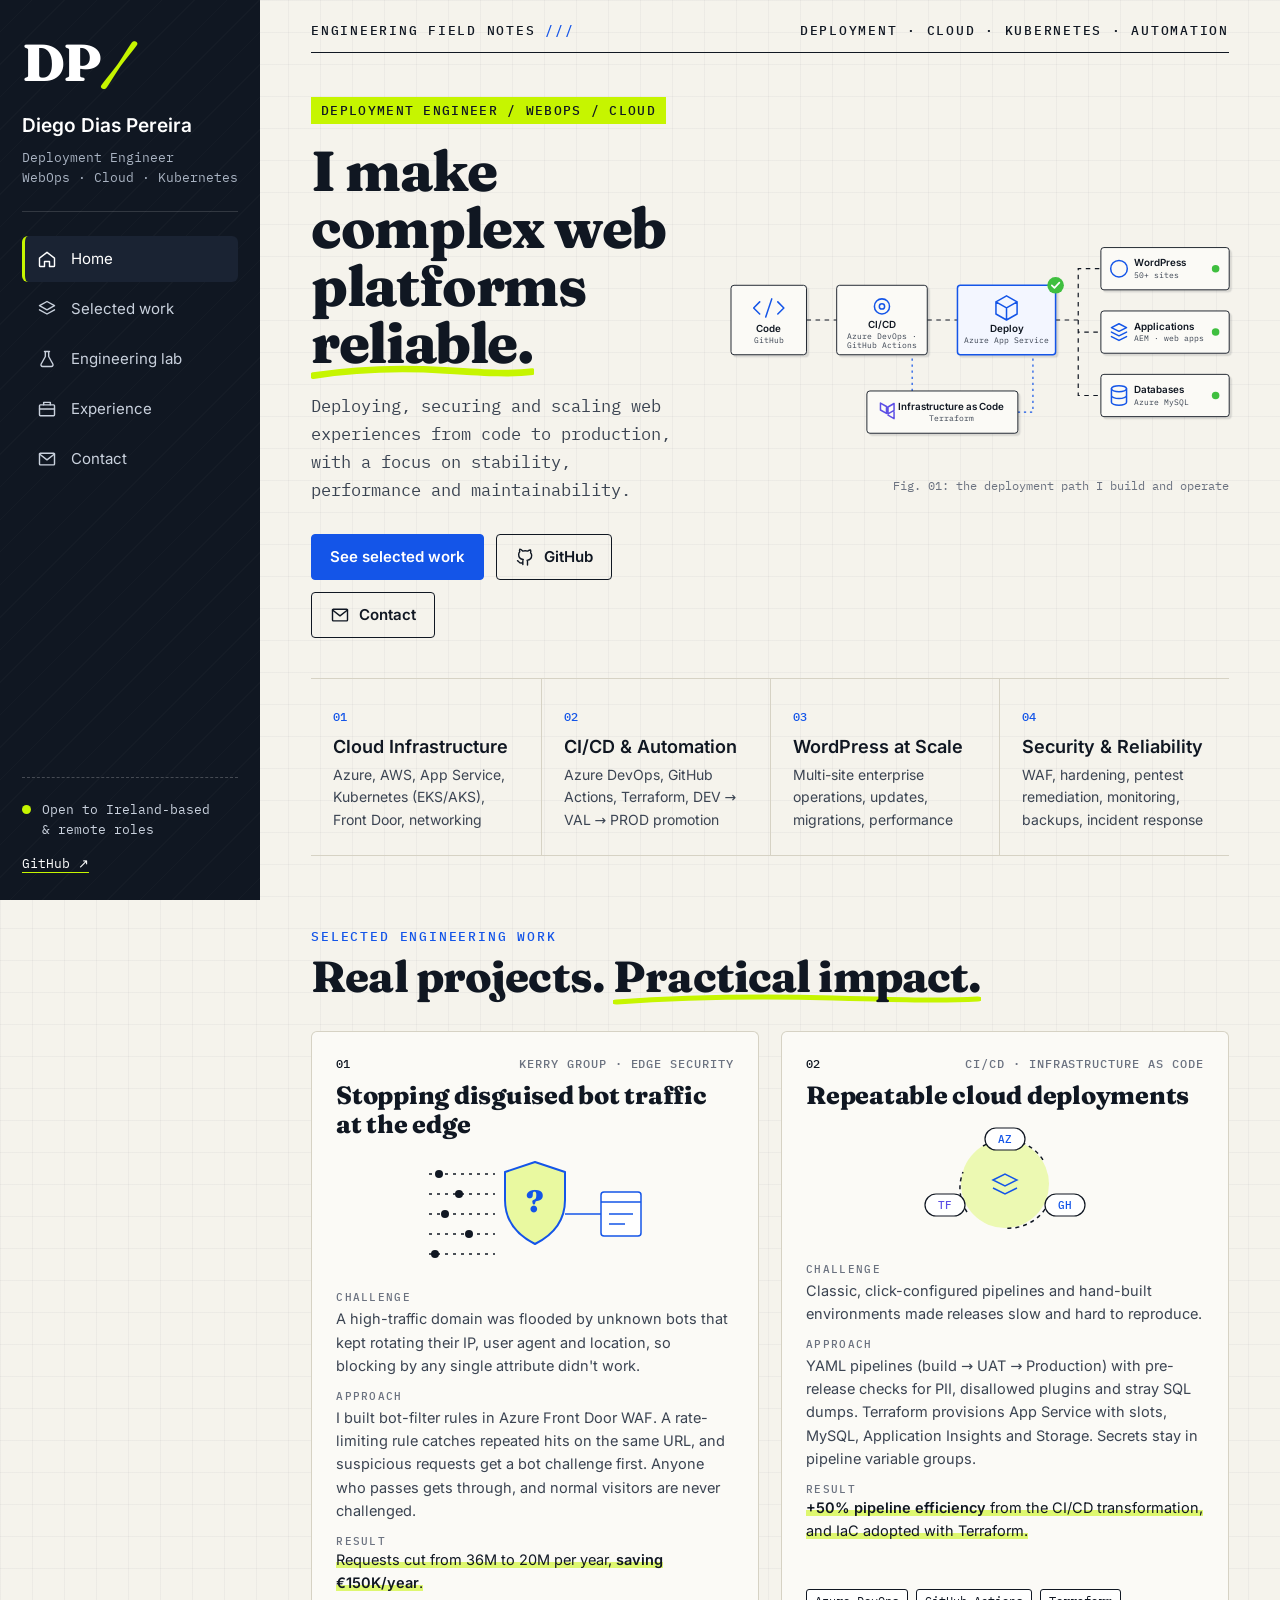
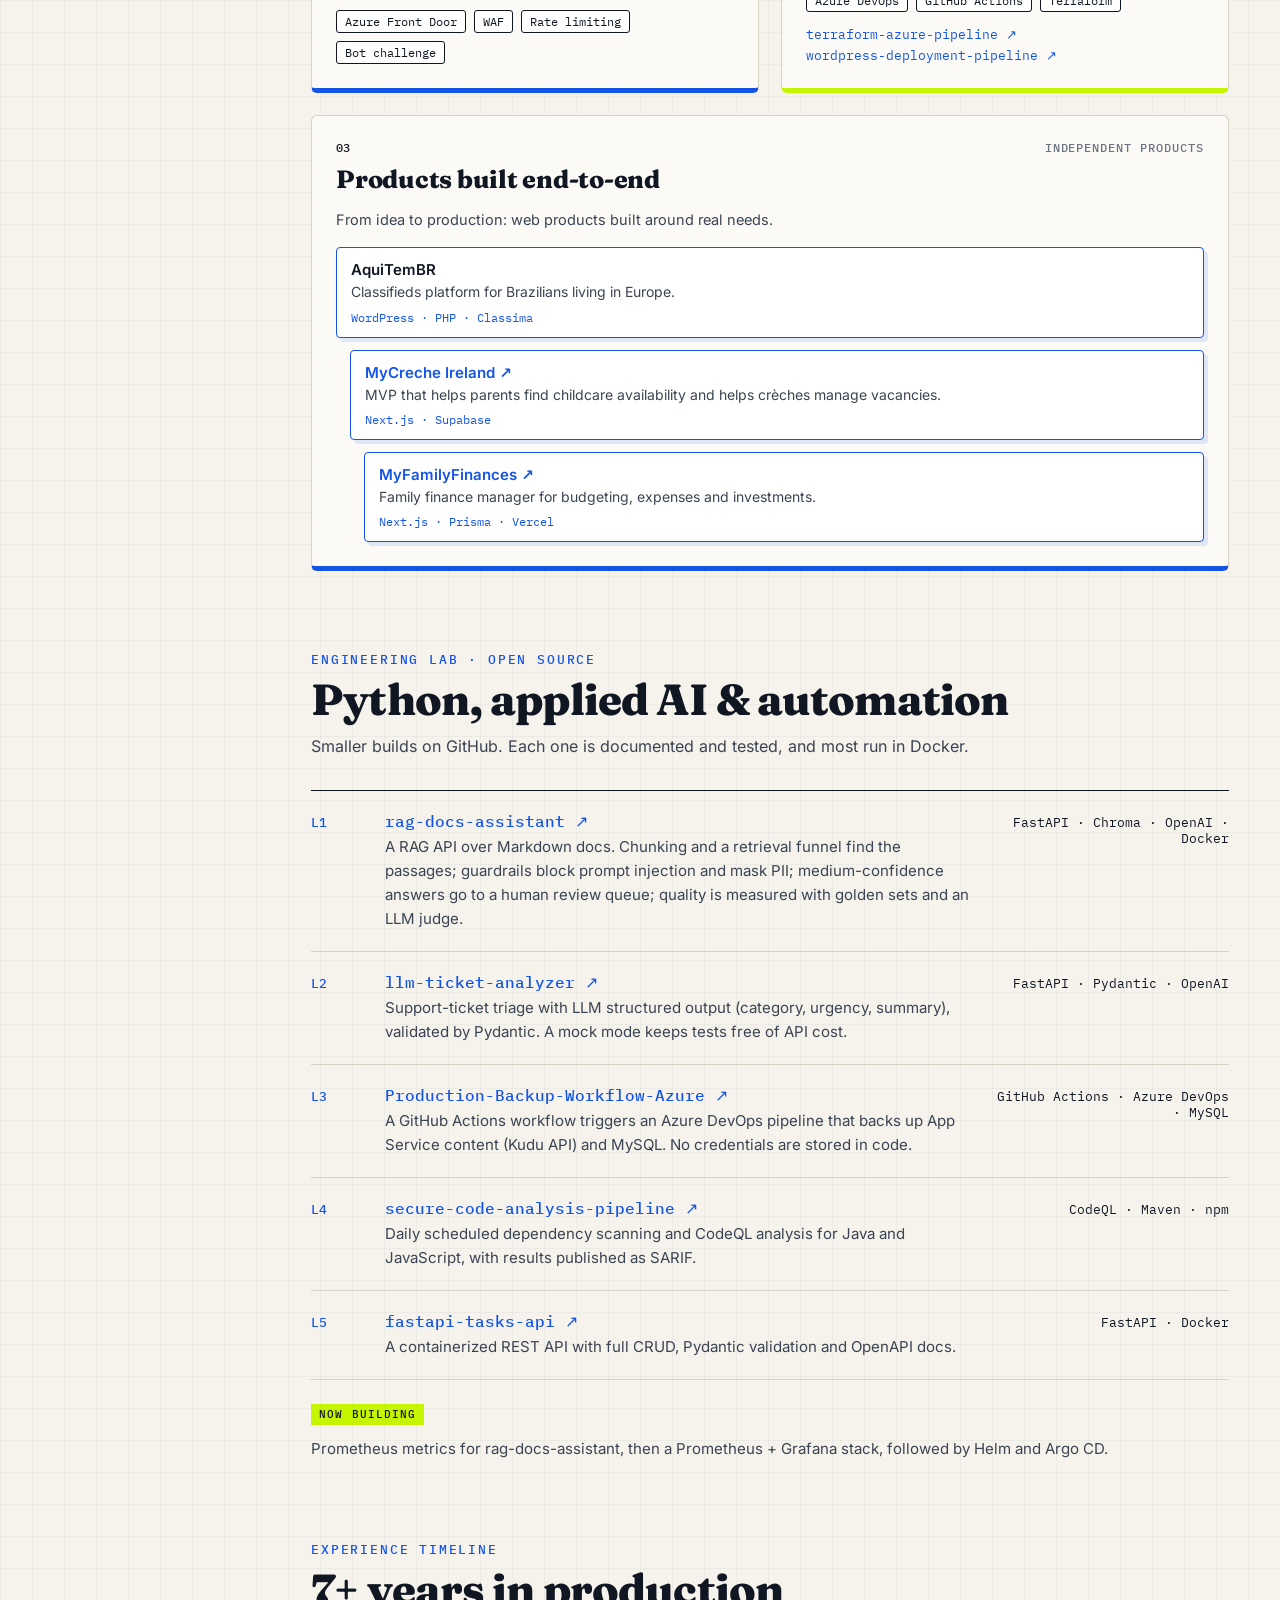
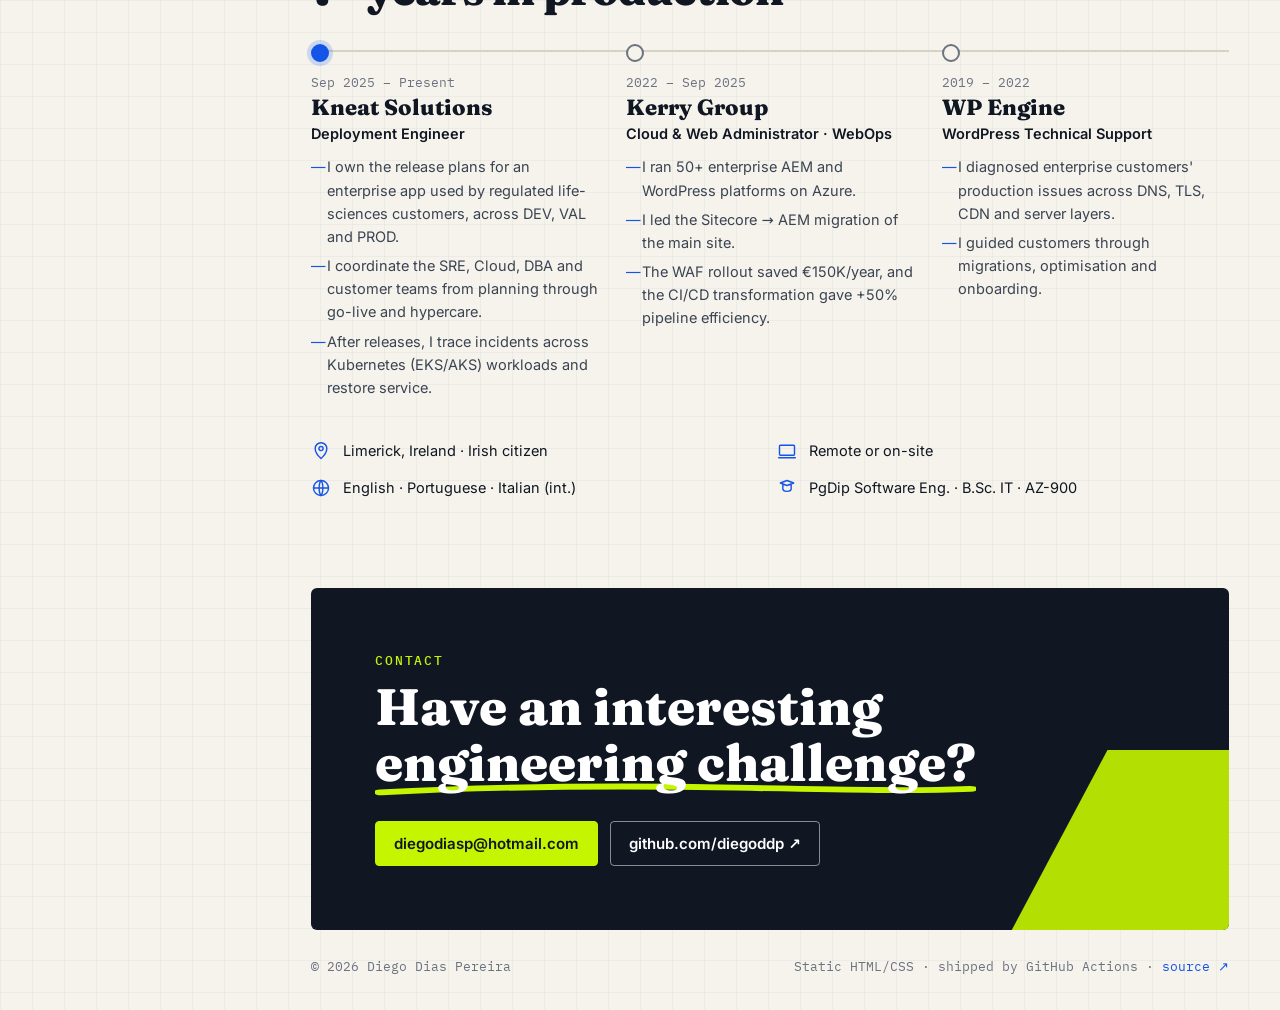
==== index.html @ c1feab68 "Case study 01: focus on the bot mitigation story; fix MyFamilyFinances link Co-Authored-By: Claude O" ====
<!DOCTYPE html>
<html lang="en">
<head>
  <meta charset="UTF-8">
  <meta name="viewport" content="width=device-width, initial-scale=1">
  <title>Diego Dias Pereira | Deployment Engineer · WebOps · Cloud</title>
  <meta name="description" content="Deployment Engineer in Ireland. I deploy, secure and scale web platforms from code to production: Azure, Kubernetes, CI/CD, Terraform and enterprise WordPress.">
  <link rel="canonical" href="https://diegodiasp.com/">

  <meta property="og:type" content="website">
  <meta property="og:url" content="https://diegodiasp.com/">
  <meta property="og:title" content="Diego Dias Pereira | Deployment Engineer">
  <meta property="og:description" content="I make complex web platforms reliable. Azure, Kubernetes, CI/CD, Terraform and enterprise WordPress.">
  <meta name="twitter:card" content="summary">
  <meta name="theme-color" content="#101722">

  <link rel="icon" href="assets/favicon.svg" type="image/svg+xml">
  <link rel="preload" href="assets/fonts/fraunces-latin-800-normal.woff2" as="font" type="font/woff2" crossorigin>
  <link rel="preload" href="assets/fonts/ibm-plex-mono-latin-400-normal.woff2" as="font" type="font/woff2" crossorigin>
  <link rel="stylesheet" href="assets/style.css">
  <script src="assets/main.js" defer></script>

  <script type="application/ld+json">
  {
    "@context": "https://schema.org",
    "@type": "Person",
    "name": "Diego Dias Pereira",
    "jobTitle": "Deployment Engineer",
    "address": { "@type": "PostalAddress", "addressLocality": "Limerick", "addressCountry": "IE" },
    "url": "https://diegodiasp.com/",
    "sameAs": ["https://github.com/diegoddp"]
  }
  </script>
</head>
<body>
  <a class="skip" href="#main">Skip to content</a>

  <!-- ============ SIDEBAR ============ -->
  <header class="sidebar">
    <div class="sidebar-top">
      <a class="logo" href="#home" aria-label="Diego Dias Pereira, home">DP<span aria-hidden="true">/</span></a>
      <button class="menu-toggle" type="button" aria-expanded="false" aria-controls="site-nav">
        <span class="sr-only">Menu</span>
        <svg viewBox="0 0 24 24" aria-hidden="true"><path d="M3 7h18M3 12h18M3 17h18"/></svg>
      </button>
    </div>

    <div class="sidebar-body" id="site-nav">
      <div class="identity">
        <p class="name">Diego Dias Pereira</p>
        <p class="mono">Deployment Engineer<br>WebOps · Cloud · Kubernetes</p>
      </div>

      <nav aria-label="Main">
        <ul>
          <li><a href="#home" class="active">
            <svg viewBox="0 0 24 24" aria-hidden="true"><path d="M3 11l9-7 9 7v9a1 1 0 0 1-1 1h-5v-6H9v6H4a1 1 0 0 1-1-1z"/></svg>Home</a></li>
          <li><a href="#work">
            <svg viewBox="0 0 24 24" aria-hidden="true"><path d="M12 3l9 5-9 5-9-5zM3 13l9 5 9-5"/></svg>Selected work</a></li>
          <li><a href="#lab">
            <svg viewBox="0 0 24 24" aria-hidden="true"><path d="M9 3h6M10 3v6l-5 9a2 2 0 0 0 1.7 3h10.6a2 2 0 0 0 1.7-3l-5-9V3"/></svg>Engineering lab</a></li>
          <li><a href="#experience">
            <svg viewBox="0 0 24 24" aria-hidden="true"><rect x="3" y="7" width="18" height="13" rx="1"/><path d="M8 7V4h8v3M3 12h18"/></svg>Experience</a></li>
          <li><a href="#contact">
            <svg viewBox="0 0 24 24" aria-hidden="true"><rect x="3" y="5" width="18" height="14" rx="1"/><path d="M3 6l9 7 9-7"/></svg>Contact</a></li>
        </ul>
      </nav>

      <div class="sidebar-foot">
        <p class="status"><span class="dot" aria-hidden="true"></span>Open to Ireland-based<br>&amp; remote roles</p>
        <p class="social">
          <a href="https://github.com/diegoddp" target="_blank" rel="noopener">GitHub ↗</a>
          <!-- TODO: add LinkedIn once the URL is confirmed -->
        </p>
      </div>
    </div>
  </header>

  <main id="main">
    <!-- ============ TOP STRIP ============ -->
    <div class="strip">
      <span>Engineering field notes <b>///</b></span>
      <span class="strip-tags">Deployment · Cloud · Kubernetes · Automation</span>
    </div>

    <!-- ============ HERO ============ -->
    <section id="home" class="hero">
      <div class="hero-copy">
        <p class="label">Deployment Engineer / WebOps / Cloud</p>
        <h1>I make complex web platforms <span class="squiggle">reliable.</span></h1>
        <p class="hero-sub">
          Deploying, securing and scaling web experiences from code to production,
          with a focus on stability, performance and maintainability.
        </p>
        <div class="actions">
          <a class="btn btn-primary" href="#work">See selected work</a>
          <a class="btn" href="https://github.com/diegoddp" target="_blank" rel="noopener">
            <svg viewBox="0 0 24 24" aria-hidden="true"><path d="M9 19c-4 1.5-4-2-6-2.5m12 5v-3.5c0-1 .1-1.4-.5-2 2.8-.3 5.5-1.4 5.5-6a4.6 4.6 0 0 0-1.3-3.2 4.2 4.2 0 0 0-.1-3.2s-1-.3-3.4 1.3a11.6 11.6 0 0 0-6 0C6.8 2.3 5.8 2.6 5.8 2.6a4.2 4.2 0 0 0-.1 3.2A4.6 4.6 0 0 0 4.4 9c0 4.6 2.7 5.7 5.5 6-.6.6-.6 1.2-.5 2V21"/></svg>
            GitHub</a>
          <!-- TODO: uncomment when ready
          <a class="btn" href="assets/Diego_Pereira_CV.pdf" download>Download CV</a>
          <a class="btn" href="https://www.linkedin.com/in/YOUR-PROFILE" target="_blank" rel="noopener">LinkedIn</a>
          -->
          <a class="btn" href="#contact">
            <svg viewBox="0 0 24 24" aria-hidden="true"><rect x="3" y="5" width="18" height="14" rx="1"/><path d="M3 6l9 7 9-7"/></svg>
            Contact</a>
        </div>
      </div>

      <figure class="hero-diagram">
        <div class="diagram-scroll">
        <svg viewBox="0 0 660 300" role="img" aria-labelledby="diag-title diag-desc">
          <title id="diag-title">Deployment flow</title>
          <desc id="diag-desc">Code in GitHub goes through CI/CD (Azure DevOps or GitHub Actions) and is deployed to Azure App Service, with infrastructure provisioned by Terraform. The deployment serves WordPress sites, web applications and Azure MySQL databases.</desc>

          <!-- connections -->
          <g class="wire">
            <path class="flow" d="M100 106H140"/>
            <path class="flow" d="M260 106H300"/>
            <path class="flow" d="M430 106H460V38H490M460 106V122H490M460 106V206H490"/>
          </g>
          <g class="wire wire-iac">
            <path class="flow dashed" d="M240 200V152"/>
            <path class="flow dashed" d="M380 228H400V152"/>
          </g>

          <!-- Code -->
          <g class="node" transform="translate(0 60)">
            <rect width="100" height="92" rx="4"/>
            <path class="ico" d="M38 22l-8 8 8 8M62 22l8 8-8 8M54 18l-8 24"/>
            <text x="50" y="62" class="t">Code</text>
            <text x="50" y="76" class="s">GitHub</text>
          </g>
          <!-- CI/CD -->
          <g class="node" transform="translate(140 60)">
            <rect width="120" height="92" rx="4"/>
            <circle class="ico" cx="60" cy="28" r="10"/>
            <circle class="ico" cx="60" cy="28" r="3.5"/>
            <text x="60" y="56" class="t">CI/CD</text>
            <text x="60" y="71" class="s">Azure DevOps ·</text>
            <text x="60" y="83" class="s">GitHub Actions</text>
          </g>
          <!-- Deploy -->
          <g class="node node-hot" transform="translate(300 60)">
            <rect width="130" height="92" rx="4"/>
            <path class="ico" d="M65 14l14 8v16l-14 8-14-8V22zM51 22l14 8 14-8M65 30v16"/>
            <text x="65" y="62" class="t">Deploy</text>
            <text x="65" y="76" class="s">Azure App Service</text>
            <g class="badge" transform="translate(130 0)">
              <circle r="11"/><path d="M-5 0l3.5 3.5L5-3.5"/>
            </g>
          </g>
          <!-- Terraform -->
          <g class="node" transform="translate(180 200)">
            <rect width="200" height="56" rx="4"/>
            <path class="ico tf" d="M18 16l8 4.6v9.2l-8-4.6zM28 21.2l8-4.6v9.2l-8 4.6zM28 32l8 4.6v-9.2"/>
            <text x="112" y="25" class="t">Infrastructure as Code</text>
            <text x="112" y="40" class="s">Terraform</text>
          </g>
          <!-- Targets -->
          <g class="node target" transform="translate(490 10)">
            <rect width="170" height="56" rx="4"/>
            <circle class="ico" cx="24" cy="28" r="11"/>
            <text x="44" y="25" class="t l">WordPress</text>
            <text x="44" y="40" class="s l">50+ sites</text>
            <circle class="ok" cx="152" cy="28" r="5"/>
          </g>
          <g class="node target" transform="translate(490 94)">
            <rect width="170" height="56" rx="4"/>
            <path class="ico" d="M14 22l10-5 10 5-10 5zM14 28l10 5 10-5M14 34l10 5 10-5"/>
            <text x="44" y="25" class="t l">Applications</text>
            <text x="44" y="40" class="s l">AEM · web apps</text>
            <circle class="ok" cx="152" cy="28" r="5"/>
          </g>
          <g class="node target" transform="translate(490 178)">
            <rect width="170" height="56" rx="4"/>
            <ellipse class="ico" cx="24" cy="19" rx="10" ry="4"/>
            <path class="ico" d="M14 19v18c0 2.2 4.5 4 10 4s10-1.8 10-4V19M14 28c0 2.2 4.5 4 10 4s10-1.8 10-4"/>
            <text x="44" y="25" class="t l">Databases</text>
            <text x="44" y="40" class="s l">Azure MySQL</text>
            <circle class="ok" cx="152" cy="28" r="5"/>
          </g>
        </svg>
        </div>
        <figcaption class="mono">Fig. 01: the deployment path I build and operate<span class="swipe"> · swipe →</span></figcaption>
      </figure>
    </section>

    <!-- ============ CAPABILITIES ============ -->
    <section class="capabilities" aria-label="Engineering capabilities">
      <article>
        <span class="num">01</span>
        <h2>Cloud Infrastructure</h2>
        <p>Azure, AWS, App Service, Kubernetes (EKS/AKS), Front Door, networking</p>
      </article>
      <article>
        <span class="num">02</span>
        <h2>CI/CD &amp; Automation</h2>
        <p>Azure DevOps, GitHub Actions, Terraform, DEV → VAL → PROD promotion</p>
      </article>
      <article>
        <span class="num">03</span>
        <h2>WordPress at Scale</h2>
        <p>Multi-site enterprise operations, updates, migrations, performance</p>
      </article>
      <article>
        <span class="num">04</span>
        <h2>Security &amp; Reliability</h2>
        <p>WAF, hardening, pentest remediation, monitoring, backups, incident response</p>
      </article>
    </section>

    <!-- ============ SELECTED WORK ============ -->
    <section id="work" class="section">
      <header class="section-head">
        <p class="kicker">Selected engineering work</p>
        <h2 class="title">Real projects. <span class="squiggle">Practical impact.</span></h2>
      </header>

      <div class="cases">
        <!-- 01 -->
        <article class="case accent-blue">
          <div class="case-head">
            <span class="num">01</span>
            <span class="cat">Kerry Group · Edge security</span>
          </div>
          <h3>Stopping disguised bot traffic at the edge</h3>
          <svg class="case-art" viewBox="0 0 220 120" aria-hidden="true">
            <!-- incoming requests -->
            <path class="line req" d="M4 22H70M4 42H70M4 62H70M4 82H70M4 102H70"/>
            <circle class="dot-in" cx="14" cy="22" r="4"/><circle class="dot-in" cx="34" cy="42" r="4"/>
            <circle class="dot-in" cx="20" cy="62" r="4"/><circle class="dot-in" cx="44" cy="82" r="4"/>
            <circle class="dot-in" cx="10" cy="102" r="4"/>
            <!-- WAF shield -->
            <path class="shield" d="M110 10l30 10v28c0 22-14 36-30 44-16-8-30-22-30-44V20z"/>
            <text class="shield-q" x="110" y="60">?</text>
            <!-- passed traffic to origin -->
            <path class="line" d="M140 62H176"/>
            <rect class="win" x="176" y="40" width="40" height="44" rx="3"/>
            <path class="bar" d="M176 50h40M184 62h24M184 72h16"/>
          </svg>
          <dl class="case-body">
            <dt>Challenge</dt>
            <dd>A high-traffic domain was flooded by unknown bots that kept rotating their IP, user agent and location, so blocking by any single attribute didn't work.</dd>
            <dt>Approach</dt>
            <dd>I built bot-filter rules in Azure Front Door WAF. A rate-limiting rule catches repeated hits on the same URL, and suspicious requests get a bot challenge first. Anyone who passes gets through, and normal visitors are never challenged.</dd>
            <dt>Result</dt>
            <dd class="result">Requests cut from 36M to 20M per year, <strong>saving €150K/year</strong>.</dd>
          </dl>
          <ul class="chips"><li>Azure Front Door</li><li>WAF</li><li>Rate limiting</li><li>Bot challenge</li></ul>
        </article>

        <!-- 02 -->
        <article class="case accent-lime">
          <div class="case-head">
            <span class="num">02</span>
            <span class="cat">CI/CD · Infrastructure as Code</span>
          </div>
          <h3>Repeatable cloud deployments</h3>
          <svg class="case-art" viewBox="0 0 220 120" aria-hidden="true">
            <circle class="blob" cx="110" cy="60" r="44"/>
            <path class="cycle" d="M88 22a44 44 0 0 1 60 14M154 78a44 44 0 0 1-44 26M72 88a44 44 0 0 1-4-40"/>
            <g class="tag-node"><rect x="90" y="4" width="40" height="22" rx="11"/><text x="110" y="19">AZ</text></g>
            <g class="tag-node"><rect x="150" y="70" width="40" height="22" rx="11"/><text x="170" y="85">GH</text></g>
            <g class="tag-node tf"><rect x="30" y="70" width="40" height="22" rx="11"/><text x="50" y="85">TF</text></g>
            <path class="line" d="M98 56l12-6 12 6-12 6zM98 64l12 6 12-6"/>
          </svg>
          <dl class="case-body">
            <dt>Challenge</dt>
            <dd>Classic, click-configured pipelines and hand-built environments made releases slow and hard to reproduce.</dd>
            <dt>Approach</dt>
            <dd>YAML pipelines (build → UAT → Production) with pre-release checks for PII, disallowed plugins and stray SQL dumps. Terraform provisions App Service with slots, MySQL, Application Insights and Storage. Secrets stay in pipeline variable groups.</dd>
            <dt>Result</dt>
            <dd class="result"><strong>+50% pipeline efficiency</strong> from the CI/CD transformation, and IaC adopted with Terraform.</dd>
          </dl>
          <ul class="chips"><li>Azure DevOps</li><li>GitHub Actions</li><li>Terraform</li></ul>
          <p class="case-links">
            <a href="https://github.com/diegoddp/terraform-azure-pipeline" target="_blank" rel="noopener">terraform-azure-pipeline ↗</a>
            <a href="https://github.com/diegoddp/wordpress-deployment-pipeline" target="_blank" rel="noopener">wordpress-deployment-pipeline ↗</a>
          </p>
        </article>

        <!-- 03 -->
        <article class="case accent-blue">
          <div class="case-head">
            <span class="num">03</span>
            <span class="cat">Independent products</span>
          </div>
          <h3>Products built end-to-end</h3>
          <p class="case-intro">From idea to production: web products built around real needs.</p>
          <ul class="products">
            <li>
              <p class="p-name">AquiTemBR</p>
              <p>Classifieds platform for Brazilians living in Europe.</p>
              <p class="p-stack">WordPress · PHP · Classima</p>
            </li>
            <li>
              <p class="p-name"><a href="https://mycreche.ie" target="_blank" rel="noopener">MyCreche Ireland ↗</a></p>
              <p>MVP that helps parents find childcare availability and helps crèches manage vacancies.</p>
              <p class="p-stack">Next.js · Supabase</p>
            </li>
            <li>
              <p class="p-name"><a href="https://stg-myfamilyfinance.vercel.app/" target="_blank" rel="noopener">MyFamilyFinances ↗</a></p>
              <p>Family finance manager for budgeting, expenses and investments.</p>
              <p class="p-stack">Next.js · Prisma · Vercel</p>
            </li>
          </ul>
        </article>
      </div>
    </section>

    <!-- ============ LAB ============ -->
    <section id="lab" class="section">
      <header class="section-head">
        <p class="kicker">Engineering lab · open source</p>
        <h2 class="title">Python, applied AI &amp; automation</h2>
        <p class="section-sub">Smaller builds on GitHub. Each one is documented and tested, and most run in Docker.</p>
      </header>

      <ol class="lab">
        <li>
          <span class="num">L1</span>
          <div>
            <h3><a href="https://github.com/diegoddp/rag-docs-assistant" target="_blank" rel="noopener">rag-docs-assistant ↗</a></h3>
            <p>A RAG API over Markdown docs. Chunking and a retrieval funnel find the passages; guardrails block prompt injection and mask PII; medium-confidence answers go to a human review queue; quality is measured with golden sets and an LLM judge.</p>
          </div>
          <p class="stack">FastAPI · Chroma · OpenAI · Docker</p>
        </li>
        <li>
          <span class="num">L2</span>
          <div>
            <h3><a href="https://github.com/diegoddp/llm-ticket-analyzer" target="_blank" rel="noopener">llm-ticket-analyzer ↗</a></h3>
            <p>Support-ticket triage with LLM structured output (category, urgency, summary), validated by Pydantic. A mock mode keeps tests free of API cost.</p>
          </div>
          <p class="stack">FastAPI · Pydantic · OpenAI</p>
        </li>
        <li>
          <span class="num">L3</span>
          <div>
            <h3><a href="https://github.com/diegoddp/Production-Backup-Workflow-Azure" target="_blank" rel="noopener">Production-Backup-Workflow-Azure ↗</a></h3>
            <p>A GitHub Actions workflow triggers an Azure DevOps pipeline that backs up App Service content (Kudu API) and MySQL. No credentials are stored in code.</p>
          </div>
          <p class="stack">GitHub Actions · Azure DevOps · MySQL</p>
        </li>
        <li>
          <span class="num">L4</span>
          <div>
            <h3><a href="https://github.com/diegoddp/secure-code-analysis-pipeline" target="_blank" rel="noopener">secure-code-analysis-pipeline ↗</a></h3>
            <p>Daily scheduled dependency scanning and CodeQL analysis for Java and JavaScript, with results published as SARIF.</p>
          </div>
          <p class="stack">CodeQL · Maven · npm</p>
        </li>
        <li>
          <span class="num">L5</span>
          <div>
            <h3><a href="https://github.com/diegoddp/fastapi-tasks-api" target="_blank" rel="noopener">fastapi-tasks-api ↗</a></h3>
            <p>A containerized REST API with full CRUD, Pydantic validation and OpenAPI docs.</p>
          </div>
          <p class="stack">FastAPI · Docker</p>
        </li>
      </ol>

      <p class="now"><span class="label">Now building</span> Prometheus metrics for rag-docs-assistant, then a Prometheus + Grafana stack, followed by Helm and Argo CD.</p>
    </section>

    <!-- ============ EXPERIENCE ============ -->
    <section id="experience" class="section">
      <header class="section-head">
        <p class="kicker">Experience timeline</p>
        <h2 class="title">7+ years in production</h2>
      </header>

      <div class="exp">
        <ol class="timeline">
          <li class="current">
            <p class="when">Sep 2025 – Present</p>
            <h3>Kneat Solutions</h3>
            <p class="role">Deployment Engineer</p>
            <ul>
              <li>I own the release plans for an enterprise app used by regulated life-sciences customers, across DEV, VAL and PROD.</li>
              <li>I coordinate the SRE, Cloud, DBA and customer teams from planning through go-live and hypercare.</li>
              <li>After releases, I trace incidents across Kubernetes (EKS/AKS) workloads and restore service.</li>
            </ul>
          </li>
          <li>
            <p class="when">2022 – Sep 2025</p>
            <h3>Kerry Group</h3>
            <p class="role">Cloud &amp; Web Administrator · WebOps</p>
            <ul>
              <li>I ran 50+ enterprise AEM and WordPress platforms on Azure.</li>
              <li>I led the Sitecore → AEM migration of the main site.</li>
              <li>The WAF rollout saved €150K/year, and the CI/CD transformation gave +50% pipeline efficiency.</li>
            </ul>
          </li>
          <li>
            <p class="when">2019 – 2022</p>
            <h3>WP Engine</h3>
            <p class="role">WordPress Technical Support</p>
            <ul>
              <li>I diagnosed enterprise customers' production issues across DNS, TLS, CDN and server layers.</li>
              <li>I guided customers through migrations, optimisation and onboarding.</li>
            </ul>
          </li>
        </ol>

        <ul class="facts">
          <li><svg viewBox="0 0 24 24" aria-hidden="true"><path d="M12 21s-7-6.2-7-12a7 7 0 0 1 14 0c0 5.8-7 12-7 12z"/><circle cx="12" cy="9" r="2.5"/></svg>Limerick, Ireland · Irish citizen</li>
          <li><svg viewBox="0 0 24 24" aria-hidden="true"><rect x="3" y="5" width="18" height="12" rx="1"/><path d="M2 20h20"/></svg>Remote or on-site</li>
          <li><svg viewBox="0 0 24 24" aria-hidden="true"><circle cx="12" cy="12" r="9"/><path d="M3 12h18M12 3c3 3.5 3 14.5 0 18M12 3c-3 3.5-3 14.5 0 18"/></svg>English · Portuguese · Italian (int.)</li>
          <li><svg viewBox="0 0 24 24" aria-hidden="true"><path d="M4 6l8-3 8 3-8 3zM7 8v5c0 1.7 2.2 3 5 3s5-1.3 5-3V8"/></svg>PgDip Software Eng. · B.Sc. IT · AZ-900</li>
        </ul>
      </div>
    </section>

    <!-- ============ CONTACT ============ -->
    <section id="contact" class="contact">
      <p class="kicker">Contact</p>
      <h2>Have an interesting <span class="squiggle">engineering challenge?</span></h2>
      <div class="actions">
        <a class="btn btn-lime" href="mailto:diegodiasp@hotmail.com">diegodiasp@hotmail.com</a>
        <a class="btn btn-ghost" href="https://github.com/diegoddp" target="_blank" rel="noopener">github.com/diegoddp ↗</a>
      </div>
    </section>

    <footer class="footer mono">
      <span>© 2026 Diego Dias Pereira</span>
      <span>Static HTML/CSS · shipped by GitHub Actions · <a href="https://github.com/diegoddp/diegodiasp.com" target="_blank" rel="noopener">source ↗</a></span>
    </footer>
  </main>
</body>
</html>
---- assets/style.css ----
/* ============ Fonts (self-hosted) ============ */
@font-face { font-family: "Fraunces"; font-weight: 600; font-display: swap; src: url("fonts/fraunces-latin-600-normal.woff2") format("woff2"); }
@font-face { font-family: "Fraunces"; font-weight: 800; font-display: swap; src: url("fonts/fraunces-latin-800-normal.woff2") format("woff2"); }
@font-face { font-family: "Inter"; font-weight: 400; font-display: swap; src: url("fonts/inter-latin-400-normal.woff2") format("woff2"); }
@font-face { font-family: "Inter"; font-weight: 600; font-display: swap; src: url("fonts/inter-latin-600-normal.woff2") format("woff2"); }
@font-face { font-family: "IBM Plex Mono"; font-weight: 400; font-display: swap; src: url("fonts/ibm-plex-mono-latin-400-normal.woff2") format("woff2"); }
@font-face { font-family: "IBM Plex Mono"; font-weight: 500; font-display: swap; src: url("fonts/ibm-plex-mono-latin-500-normal.woff2") format("woff2"); }

/* ============ Tokens ============ */
:root {
  --paper: #f5f3ec;
  --paper-2: #ece9df;
  --ink: #101722;
  --ink-2: #3b4452;
  --muted: #6b7280;
  --rule: #d6d2c4;
  --navy: #101722;
  --navy-2: #1a2333;
  --blue: #1455e8;
  --lime: #c6f500;
  --ok: #3fbf3f;

  --serif: "Fraunces", Georgia, "Times New Roman", serif;
  --sans: "Inter", system-ui, -apple-system, "Segoe UI", sans-serif;
  --mono: "IBM Plex Mono", ui-monospace, Consolas, monospace;

  --sidebar: 260px;
  --gutter: clamp(20px, 4vw, 56px);
}

* { box-sizing: border-box; }
html { scroll-behavior: smooth; }
body {
  margin: 0;
  background-color: var(--paper);
  /* faint engineering grid */
  background-image:
    linear-gradient(rgba(16, 23, 34, .035) 1px, transparent 1px),
    linear-gradient(90deg, rgba(16, 23, 34, .035) 1px, transparent 1px);
  background-size: 32px 32px;
  color: var(--ink);
  font: 16px/1.6 var(--sans);
  -webkit-font-smoothing: antialiased;
}
img, svg { display: block; max-width: 100%; }
a { color: var(--blue); text-decoration: none; }
a:hover { text-decoration: underline; text-underline-offset: 3px; }
:focus-visible { outline: 2px solid var(--blue); outline-offset: 3px; }
p { margin: 0; }
ul, ol { margin: 0; padding: 0; list-style: none; }

.mono { font-family: var(--mono); }
.sr-only { position: absolute; width: 1px; height: 1px; overflow: hidden; clip: rect(0 0 0 0); white-space: nowrap; }
.skip { position: absolute; left: -999px; top: 8px; z-index: 50; background: var(--lime); color: var(--ink); padding: 8px 12px; }
.skip:focus { left: 8px; }

/* ============ Sidebar ============ */
.sidebar {
  position: fixed; inset: 0 auto 0 0; width: var(--sidebar);
  background: var(--navy); color: #e8ecf2;
  display: flex; flex-direction: column;
  padding: 36px 22px 28px; z-index: 20;
  overflow-y: auto; overscroll-behavior: contain;
  background-image: repeating-linear-gradient(135deg, transparent 0 22px, rgba(255,255,255,.018) 22px 23px);
}
.sidebar-top { display: flex; align-items: center; justify-content: space-between; }
.logo {
  font: 800 52px/1 var(--serif); color: #fff; letter-spacing: -2px;
}
.logo span { color: var(--lime); font-style: italic; margin-left: 2px; }
.logo:hover { text-decoration: none; }
.menu-toggle { display: none; }

.sidebar-body { display: flex; flex-direction: column; flex: 1; }
.identity { margin: 26px 0 24px; padding-bottom: 24px; border-bottom: 1px solid rgba(255,255,255,.14); }
.identity .name { font: 600 19px/1.3 var(--sans); color: #fff; margin-bottom: 8px; }
.identity .mono { font-size: 12.5px; color: #a9b3c2; line-height: 1.6; }

.sidebar nav li + li { margin-top: 4px; }
.sidebar nav a {
  display: flex; align-items: center; gap: 14px;
  padding: 11px 12px; border-radius: 6px;
  color: #c9d1dd; font-size: 15px; border-left: 3px solid transparent;
}
.sidebar nav a:hover { background: var(--navy-2); color: #fff; text-decoration: none; }
.sidebar nav a.active { background: var(--navy-2); color: #fff; border-left-color: var(--lime); }
.sidebar nav svg, .btn svg, .facts svg {
  width: 20px; height: 20px; flex: none;
  fill: none; stroke: currentColor; stroke-width: 1.7; stroke-linecap: round; stroke-linejoin: round;
}

.sidebar-foot { margin-top: auto; padding-top: 22px; border-top: 1px dashed rgba(255,255,255,.22); }
.status { font: 13px/1.5 var(--mono); color: #c9d1dd; position: relative; padding-left: 20px; }
.status .dot {
  position: absolute; left: 0; top: 5px; width: 9px; height: 9px; border-radius: 50%;
  background: var(--lime); box-shadow: 0 0 0 0 rgba(198,245,0,.6); animation: ping 2.4s infinite;
}
.social { margin-top: 16px; font: 13px var(--mono); }
.social a { color: #fff; border-bottom: 1px solid var(--lime); }
.social a:hover { text-decoration: none; color: var(--lime); }

/* ============ Main ============ */
main {
  margin-left: var(--sidebar);
  padding: 0 max(var(--gutter), calc((100vw - var(--sidebar) - 1320px) / 2));
}

.strip {
  display: flex; justify-content: space-between; gap: 16px; flex-wrap: wrap;
  padding: 22px 0 14px; border-bottom: 1px solid var(--ink);
  font: 500 12.5px var(--mono); letter-spacing: .14em; text-transform: uppercase;
}
.strip b { color: var(--blue); font-weight: 500; }

/* ============ Hero ============ */
.hero {
  display: grid; grid-template-columns: minmax(0, .85fr) minmax(0, 1.15fr);
  gap: clamp(24px, 4vw, 56px); align-items: center;
  padding: 44px 0 40px;
}
.label {
  display: inline-block; background: var(--lime); color: var(--ink);
  font: 500 13px/1 var(--mono); letter-spacing: .1em; text-transform: uppercase;
  padding: 7px 10px;
}
.hero h1 {
  font: 800 clamp(40px, 4.4vw, 68px)/1.02 var(--serif);
  letter-spacing: -.025em; margin: 18px 0 20px;
}
.squiggle {
  background: url("data:image/svg+xml,%3Csvg xmlns='http://www.w3.org/2000/svg' viewBox='0 0 200 12' preserveAspectRatio='none'%3E%3Cpath d='M2 8C40 3 80 2 120 4s60 3 78 1' fill='none' stroke='%23c6f500' stroke-width='5' stroke-linecap='round'/%3E%3C/svg%3E") left bottom / 100% .28em no-repeat;
  padding-bottom: .06em;
}
.hero-sub { font: 400 17px/1.65 var(--mono); color: var(--ink-2); max-width: 34em; }

.actions { display: flex; flex-wrap: wrap; gap: 12px; margin-top: 30px; }
.btn {
  display: inline-flex; align-items: center; gap: 9px;
  padding: 12px 18px; border: 1.5px solid var(--ink); border-radius: 4px;
  background: transparent; color: var(--ink); font: 600 15px var(--sans);
  transition: transform .15s ease, box-shadow .15s ease;
}
.btn:hover { text-decoration: none; transform: translate(-2px, -2px); box-shadow: 3px 3px 0 var(--ink); }
.btn-primary { background: var(--blue); border-color: var(--blue); color: #fff; }
.btn-primary:hover { box-shadow: 3px 3px 0 var(--ink); }
.btn-lime { background: var(--lime); border-color: var(--lime); color: var(--ink); }
.btn-ghost { border-color: rgba(255,255,255,.5); color: #fff; }
.btn-lime:hover, .btn-ghost:hover { box-shadow: 3px 3px 0 var(--blue); }

/* Diagram */
.hero-diagram { margin: 0; min-width: 0; }
.hero-diagram svg { width: 100%; height: auto; overflow: visible; }
.swipe { display: none; }
.hero-diagram figcaption { font-size: 12px; color: var(--muted); margin-top: 10px; text-align: right; }

.node rect { fill: #fbfaf6; stroke: var(--ink); stroke-width: 1.2; filter: drop-shadow(3px 3px 0 rgba(16,23,34,.12)); }
.node-hot rect { stroke: var(--blue); stroke-width: 2; fill: #f3f6ff; }
.node .ico { fill: none; stroke: var(--blue); stroke-width: 2; stroke-linecap: round; stroke-linejoin: round; }
.node .ico.tf { stroke: #5c4ee5; }
.node text { text-anchor: middle; fill: var(--ink); }
.node text.l { text-anchor: start; }
.node .t { font: 600 13px var(--sans); }
.node .s { font: 10.5px var(--mono); fill: var(--ink-2); }
.badge circle { fill: var(--ok); }
.badge path { fill: none; stroke: #fff; stroke-width: 2.2; stroke-linecap: round; stroke-linejoin: round; }
.ok { fill: var(--ok); animation: blink 3s ease-in-out infinite; }
.target:nth-of-type(2) .ok { animation-delay: .6s; }

.wire path { fill: none; stroke: var(--ink); stroke-width: 1.6; }
.wire .flow { stroke-dasharray: 6 6; animation: flow 1.2s linear infinite; }
.wire-iac path { stroke: var(--blue); }
.wire-iac .flow { stroke-dasharray: 3 5; animation-duration: 1.8s; animation-direction: reverse; }

@keyframes flow { to { stroke-dashoffset: -24; } }
@keyframes blink { 50% { opacity: .35; } }
@keyframes ping { 0% { box-shadow: 0 0 0 0 rgba(198,245,0,.55); } 70%, 100% { box-shadow: 0 0 0 9px rgba(198,245,0,0); } }

/* ============ Capabilities ============ */
.capabilities {
  display: grid; grid-template-columns: repeat(4, 1fr);
  border-top: 1px solid var(--rule); border-bottom: 1px solid var(--rule);
}
.capabilities article { padding: 24px 22px; }
.capabilities article + article { border-left: 1px solid var(--rule); }
.capabilities .num { font: 500 12px var(--mono); color: var(--blue); }
.capabilities h2 { font: 600 18px/1.3 var(--sans); margin: 6px 0 6px; }
.capabilities p { font-size: 14px; color: var(--ink-2); }

/* ============ Sections ============ */
.section { padding: 72px 0 8px; scroll-margin-top: 12px; }
.section-head { margin-bottom: 30px; }
.kicker { font: 500 13px var(--mono); letter-spacing: .14em; text-transform: uppercase; color: var(--blue); }
.title { font: 800 clamp(30px, 3.4vw, 46px)/1.1 var(--serif); letter-spacing: -.02em; margin: 8px 0 0; }
.section-sub { color: var(--ink-2); margin-top: 10px; max-width: 46em; }

/* Case studies */
.cases { display: grid; grid-template-columns: repeat(3, minmax(0, 1fr)); gap: 22px; }
.case {
  background: #fbfaf6; border: 1px solid var(--rule); border-radius: 6px;
  padding: 24px; display: flex; flex-direction: column;
  border-bottom: 5px solid var(--blue);
  transition: transform .2s ease, box-shadow .2s ease;
}
.case.accent-lime { border-bottom-color: var(--lime); }
.case:hover { transform: translateY(-3px); box-shadow: 0 14px 30px -18px rgba(16,23,34,.35); }
.case-head { display: flex; justify-content: space-between; gap: 10px; font: 500 12px var(--mono); color: var(--muted); }
.case-head .num { color: var(--ink); }
.case-head .cat { text-transform: uppercase; letter-spacing: .08em; text-align: right; }
.case h3 { font: 800 25px/1.15 var(--serif); letter-spacing: -.01em; margin: 10px 0 14px; }

.case-art { height: 120px; margin: 0 auto 18px; }
.case-art .win { fill: #fff; stroke: var(--blue); stroke-width: 1.5; }
.case-art .bar, .case-art .line { fill: none; stroke: var(--blue); stroke-width: 1.5; }
.case-art .wp { fill: none; stroke: var(--blue); stroke-width: 2; }
.case-art .req { stroke: var(--ink); stroke-dasharray: 3 5; animation: flow 1.4s linear infinite; }
.case-art .dot-in { fill: var(--ink); }
.case-art .shield { fill: rgba(198,245,0,.35); stroke: var(--blue); stroke-width: 2; stroke-linejoin: round; }
.case-art .shield-q { font: 800 30px var(--serif); fill: var(--blue); text-anchor: middle; }
.case-art .blob { fill: rgba(198,245,0,.28); }
.case-art .cycle { fill: none; stroke: var(--ink); stroke-width: 1.5; stroke-dasharray: 4 4; }
.case-art .tag-node rect { fill: #fff; stroke: var(--ink); stroke-width: 1.2; }
.case-art .tag-node text { font: 500 11px var(--mono); text-anchor: middle; fill: var(--blue); }
.case-art .tag-node.tf text { fill: #5c4ee5; }

.case-body { margin: 0 0 16px; font-size: 14.5px; }
.case-body dt { font: 500 11px var(--mono); text-transform: uppercase; letter-spacing: .12em; color: var(--muted); margin-top: 12px; }
.case-body dt:first-child { margin-top: 0; }
.case-body dd { margin: 3px 0 0; color: var(--ink-2); }
.case-body .result { color: var(--ink); background: linear-gradient(transparent 62%, rgba(198,245,0,.55) 62%); display: inline; }

.chips { display: flex; flex-wrap: wrap; gap: 8px; margin-top: auto; }
.chips li { font: 12px var(--mono); border: 1px solid var(--ink); border-radius: 3px; padding: 3px 8px; background: #fff; }
.case-links { display: flex; flex-direction: column; gap: 4px; margin-top: 14px; font: 13px var(--mono); }

.case-intro { color: var(--ink-2); font-size: 14.5px; margin-bottom: 16px; }
.products li { border: 1px solid var(--blue); border-radius: 4px; padding: 12px 14px; background: #fff; box-shadow: 4px 4px 0 rgba(20,85,232,.12); }
.products li + li { margin-top: 12px; }
.products li:nth-child(2) { margin-left: 14px; }
.products li:nth-child(3) { margin-left: 28px; }
.products p { font-size: 14px; color: var(--ink-2); }
.products .p-name { font: 600 15px var(--sans); color: var(--ink); margin-bottom: 2px; }
.products .p-stack { font: 12px var(--mono); color: var(--blue); margin-top: 6px; }

/* Lab */
.lab { border-top: 1px solid var(--ink); }
.lab li {
  display: grid; grid-template-columns: 56px minmax(0, 1fr) 240px; gap: 18px;
  padding: 20px 0; border-bottom: 1px solid var(--rule); align-items: baseline;
}
.lab .num { font: 500 13px var(--mono); color: var(--blue); }
.lab h3 { font: 500 16px var(--mono); margin: 0 0 4px; }
.lab p { color: var(--ink-2); font-size: 15px; }
.lab .stack { font: 12.5px var(--mono); color: var(--ink); text-align: right; }
.now { margin-top: 24px; font-size: 15px; color: var(--ink-2); display: flex; gap: 12px; align-items: baseline; flex-wrap: wrap; }
.now .label { font-size: 11px; padding: 5px 8px; }

/* Experience */
.exp { display: grid; grid-template-columns: minmax(0, 1fr) 260px; gap: 40px; }
.timeline { display: grid; grid-template-columns: repeat(3, minmax(0, 1fr)); gap: 28px; position: relative; padding-top: 30px; }
.timeline::before { content: ""; position: absolute; top: 6px; left: 0; right: 0; height: 2px; background: var(--rule); }
.timeline > li { position: relative; }
.timeline > li::before {
  content: ""; position: absolute; top: -30px; left: 0; width: 14px; height: 14px; border-radius: 50%;
  background: var(--paper); border: 2px solid var(--muted);
}
.timeline > li.current::before { background: var(--blue); border-color: var(--blue); box-shadow: 0 0 0 4px rgba(20,85,232,.18); }
.timeline .when { font: 12.5px var(--mono); color: var(--muted); }
.timeline h3 { font: 800 22px/1.2 var(--serif); margin: 4px 0 2px; }
.timeline .role { font-weight: 600; font-size: 14.5px; margin-bottom: 10px; }
.timeline ul li { font-size: 14.5px; color: var(--ink-2); padding-left: 16px; position: relative; }
.timeline ul li + li { margin-top: 6px; }
.timeline ul li::before { content: "—"; position: absolute; left: 0; color: var(--blue); }

.facts { border-left: 1px solid var(--rule); padding-left: 28px; align-self: start; }
.facts li { display: flex; gap: 12px; align-items: center; font-size: 14.5px; }
.facts li + li { margin-top: 14px; }
.facts svg { color: var(--blue); }

/* Contact */
.contact {
  margin: 80px 0 0; padding: clamp(36px, 6vw, 64px);
  background: var(--navy); color: #fff; border-radius: 6px; position: relative; overflow: hidden;
}
.contact::after {
  content: ""; position: absolute; right: -40px; bottom: -40px; width: 220px; height: 220px;
  background: var(--lime); transform: skewX(-28deg); opacity: .9;
}
.contact .kicker { color: var(--lime); }
.contact h2 { font: 800 clamp(30px, 4vw, 52px)/1.1 var(--serif); margin: 10px 0 0; max-width: 16em; position: relative; z-index: 1; }
.contact .actions { position: relative; z-index: 1; }

.footer {
  display: flex; justify-content: space-between; gap: 12px; flex-wrap: wrap;
  padding: 26px 0 34px; font-size: 12.5px; color: var(--muted);
}

/* ============ Responsive ============ */
@media (max-width: 1280px) {
  .cases { grid-template-columns: repeat(2, minmax(0, 1fr)); }
  .cases .case:last-child { grid-column: 1 / -1; }
  .exp { grid-template-columns: 1fr; }
  .facts { border-left: 0; padding-left: 0; display: grid; grid-template-columns: repeat(2, 1fr); gap: 14px; }
  .facts li + li { margin-top: 0; }
}

@media (max-width: 1100px) {
  .hero { grid-template-columns: minmax(0, 1fr); }
  .capabilities { grid-template-columns: repeat(2, 1fr); }
  .capabilities article:nth-child(3) { border-left: 0; }
  .capabilities article:nth-child(n+3) { border-top: 1px solid var(--rule); }
  .lab li { grid-template-columns: 44px minmax(0, 1fr); }
  .lab .stack { grid-column: 2; text-align: left; }
}

@media (max-width: 900px), (max-height: 520px) {
  :root { --sidebar: 0px; }
  .sidebar {
    position: sticky; top: 0; inset: auto; width: auto; height: auto;
    padding: 12px 20px;
  }
  .logo { font-size: 32px; }
  .menu-toggle {
    display: inline-flex; background: none; border: 1px solid rgba(255,255,255,.3); border-radius: 4px;
    color: #fff; padding: 6px; cursor: pointer;
  }
  .menu-toggle svg { width: 24px; height: 24px; fill: none; stroke: currentColor; stroke-width: 2; stroke-linecap: round; }
  .sidebar-body { display: none; padding-bottom: 12px; max-height: calc(100dvh - 64px); overflow-y: auto; }
  .sidebar.open .sidebar-body { display: flex; }
  .identity { margin-top: 16px; }
  .section { scroll-margin-top: 70px; }
  .cases { grid-template-columns: 1fr; }
  .timeline { grid-template-columns: 1fr; padding-top: 0; padding-left: 30px; }
  .timeline::before { top: 0; bottom: 0; left: 6px; right: auto; width: 2px; height: auto; }
  .timeline > li::before { top: 4px; left: -30px; }
}

@media (max-width: 560px) {
  .strip-tags { display: none; }
  .capabilities { grid-template-columns: 1fr; }
  .capabilities article + article { border-left: 0; border-top: 1px solid var(--rule); }
  .facts { grid-template-columns: 1fr; }
  .products li:nth-child(n) { margin-left: 0; }
  .btn { padding: 11px 15px; }
}

@media (min-width: 901px) and (max-height: 760px) {
  .sidebar { padding-top: 22px; }
  .logo { font-size: 40px; }
  .identity { margin: 16px 0 14px; padding-bottom: 14px; }
  .sidebar nav a { padding: 8px 12px; }
}

@media (max-width: 600px) {
  .diagram-scroll { overflow-x: auto; margin: 0 calc(-1 * var(--gutter)); padding: 14px var(--gutter) 6px; scrollbar-width: thin; }
  .diagram-scroll svg { width: 600px; max-width: none; }
  .swipe { display: inline; }
  .label { letter-spacing: .04em; }
}

@media (max-width: 380px) {
  .hero h1 { font-size: 36px; }
  .case { padding: 18px; }
  .case-head { flex-direction: column; gap: 2px; }
  .case-head .cat { text-align: left; }
  .contact::after { width: 120px; height: 120px; }
}

@media (prefers-reduced-motion: reduce) {
  *, *::before, *::after { animation: none !important; transition: none !important; }
  html { scroll-behavior: auto; }
}
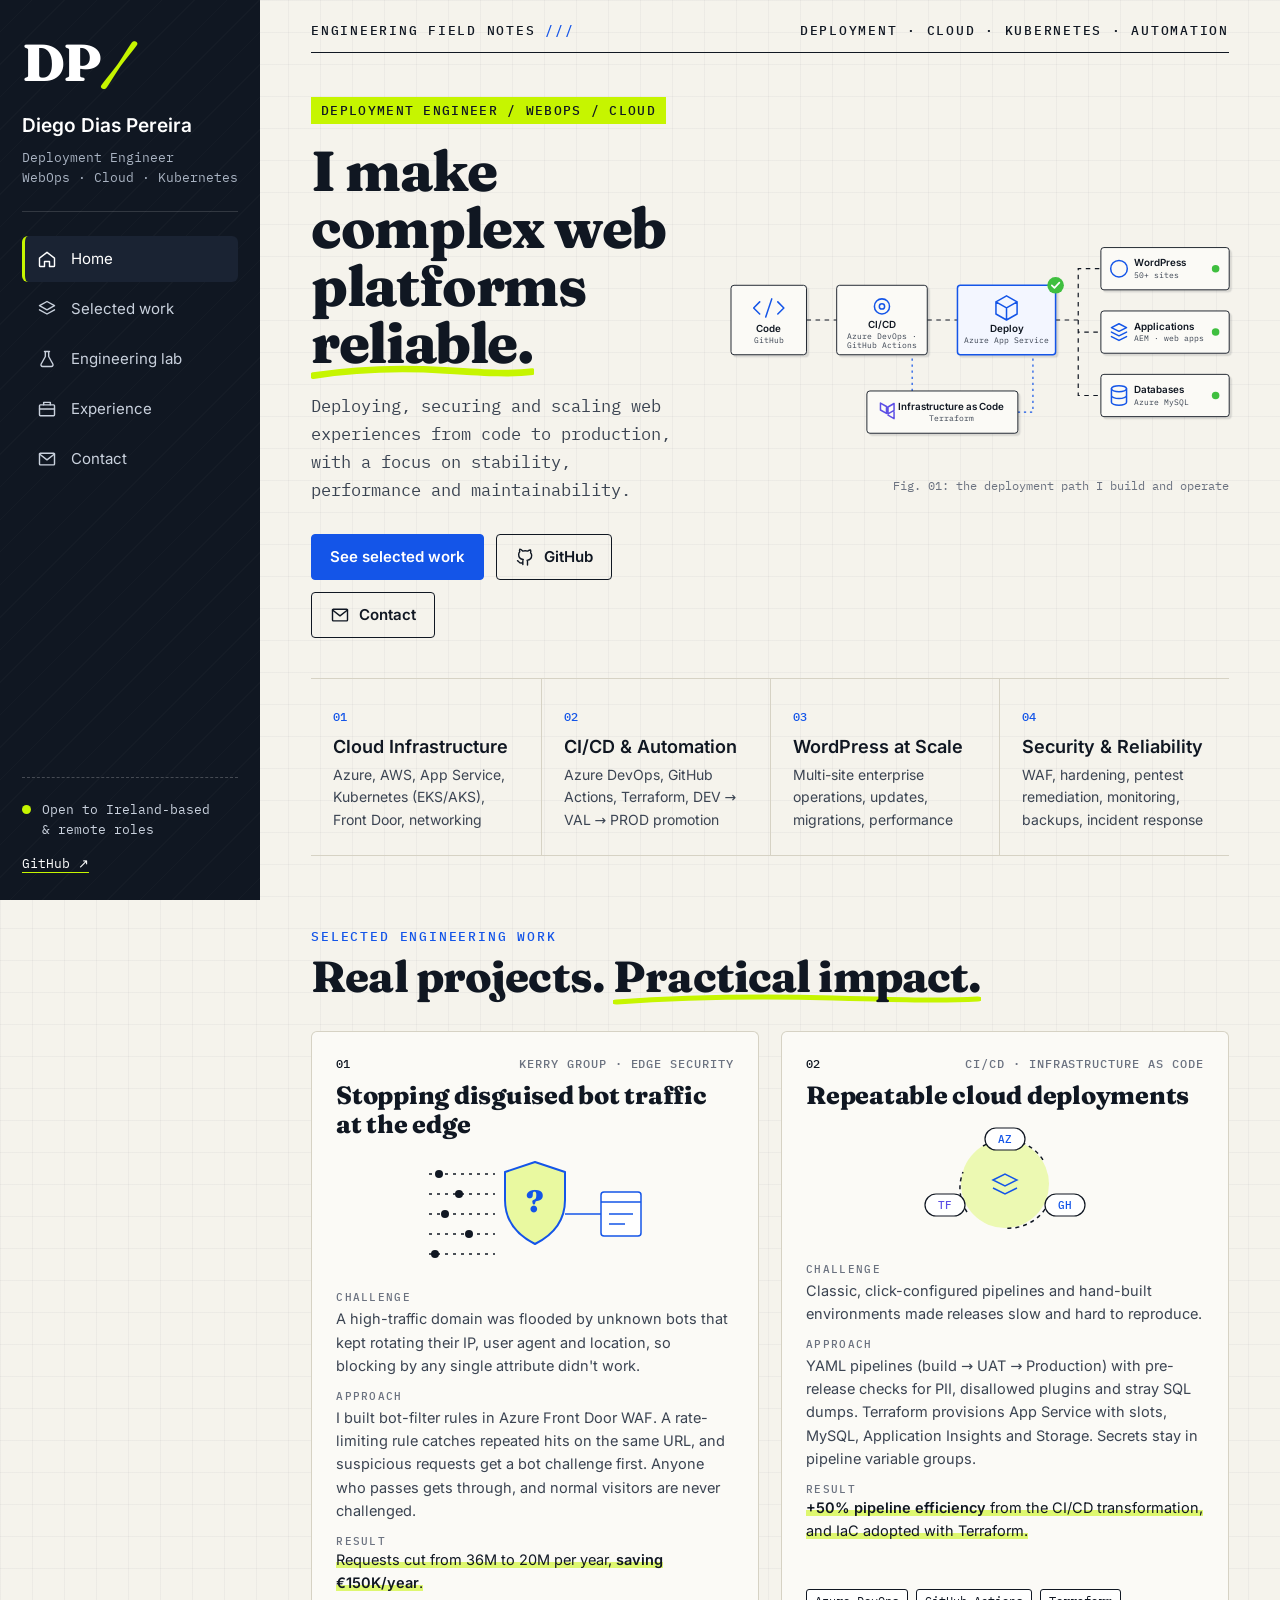
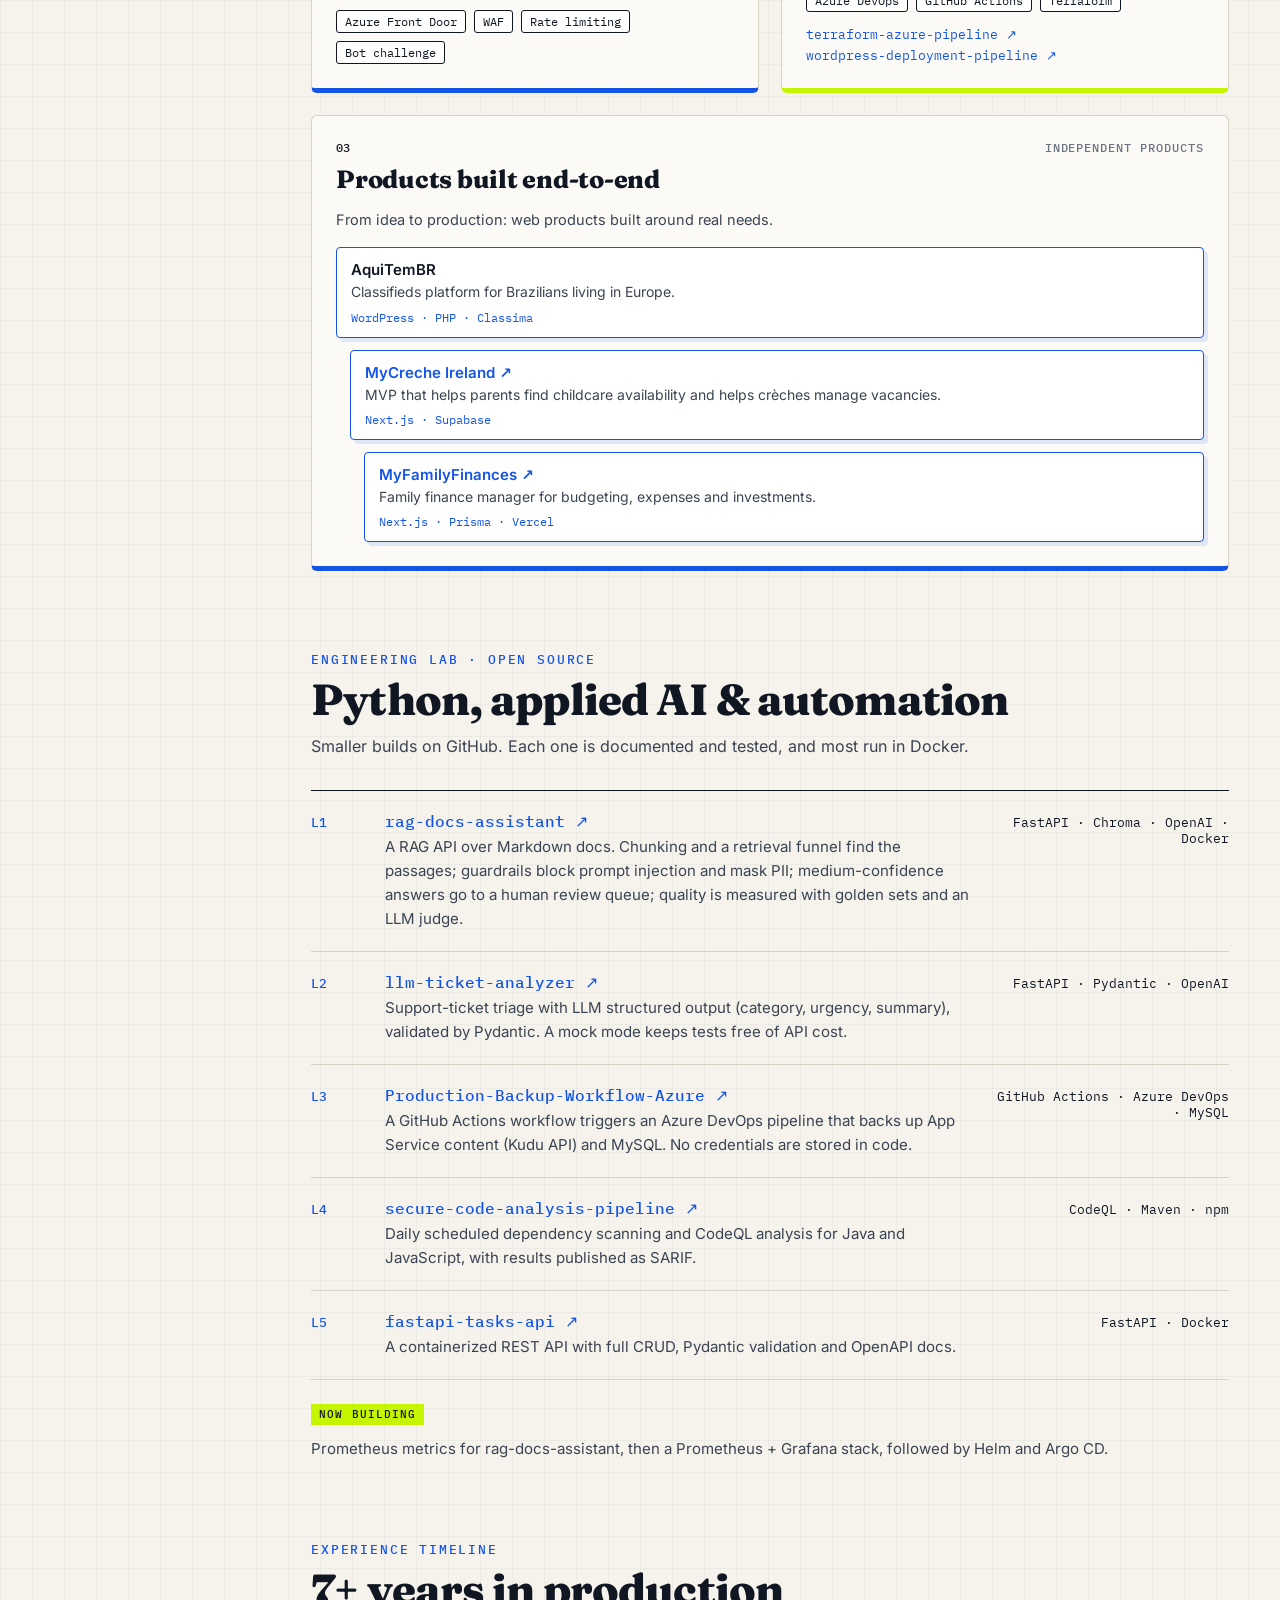
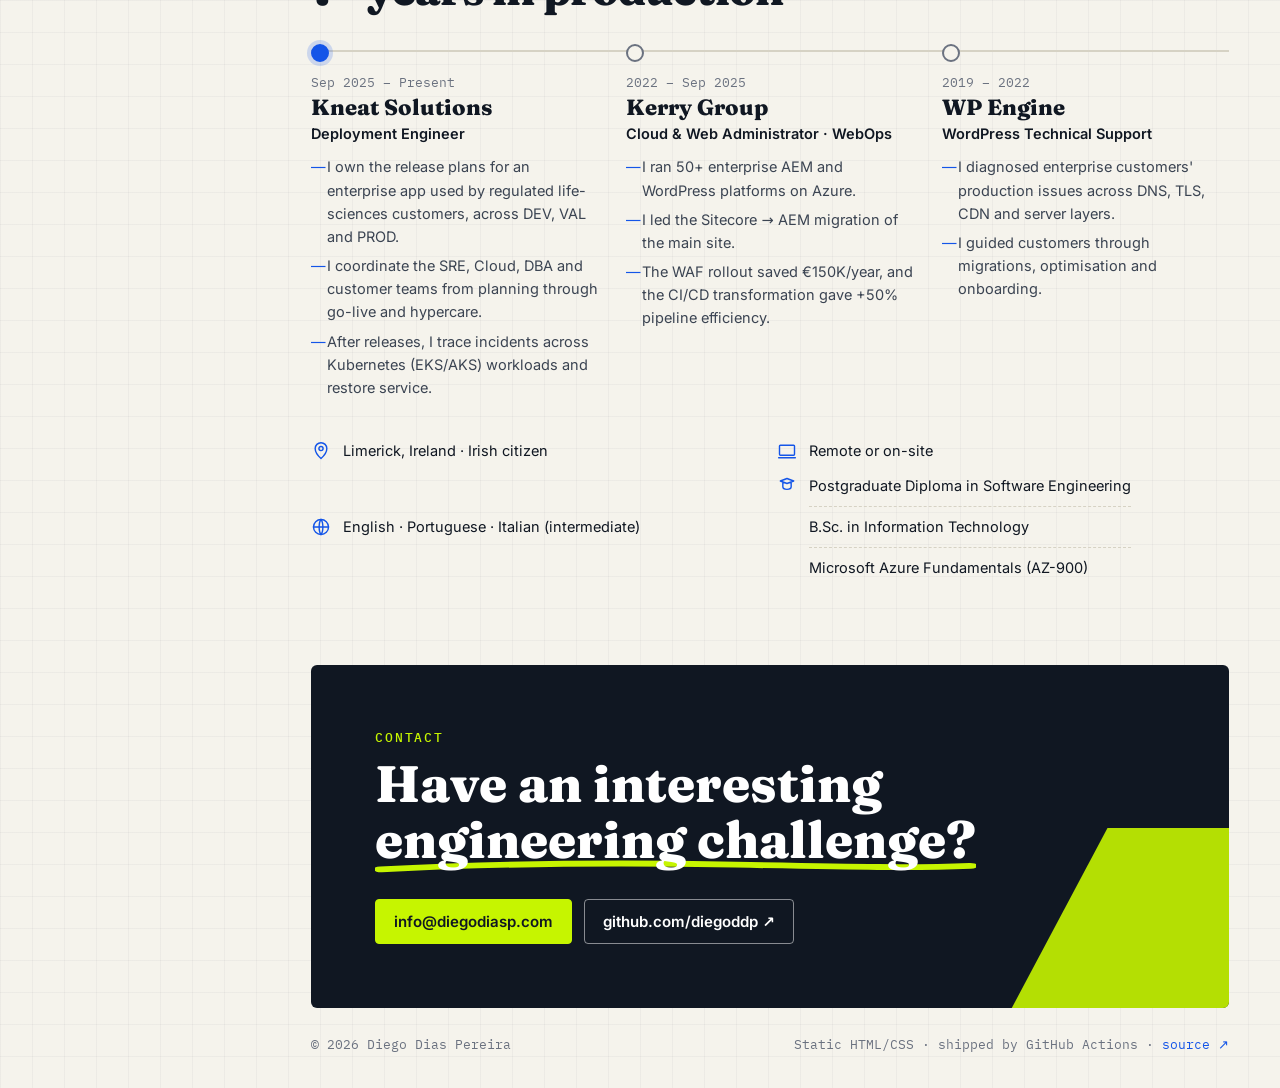
==== commit b5bd8023: "Clearer education list; contact email info@diegodiasp.com Co-Authored-By: Claude Opus 5.5 <noreply@a" ====
--- a/index.html
+++ b/index.html
@@ -406,8 +406,12 @@
         <ul class="facts">
           <li><svg viewBox="0 0 24 24" aria-hidden="true"><path d="M12 21s-7-6.2-7-12a7 7 0 0 1 14 0c0 5.8-7 12-7 12z"/><circle cx="12" cy="9" r="2.5"/></svg>Limerick, Ireland · Irish citizen</li>
           <li><svg viewBox="0 0 24 24" aria-hidden="true"><rect x="3" y="5" width="18" height="12" rx="1"/><path d="M2 20h20"/></svg>Remote or on-site</li>
-          <li><svg viewBox="0 0 24 24" aria-hidden="true"><circle cx="12" cy="12" r="9"/><path d="M3 12h18M12 3c3 3.5 3 14.5 0 18M12 3c-3 3.5-3 14.5 0 18"/></svg>English · Portuguese · Italian (int.)</li>
-          <li><svg viewBox="0 0 24 24" aria-hidden="true"><path d="M4 6l8-3 8 3-8 3zM7 8v5c0 1.7 2.2 3 5 3s5-1.3 5-3V8"/></svg>PgDip Software Eng. · B.Sc. IT · AZ-900</li>
+          <li><svg viewBox="0 0 24 24" aria-hidden="true"><circle cx="12" cy="12" r="9"/><path d="M3 12h18M12 3c3 3.5 3 14.5 0 18M12 3c-3 3.5-3 14.5 0 18"/></svg>English · Portuguese · Italian (intermediate)</li>
+          <li class="edu-item"><svg viewBox="0 0 24 24" aria-hidden="true"><path d="M4 6l8-3 8 3-8 3zM7 8v5c0 1.7 2.2 3 5 3s5-1.3 5-3V8"/></svg><span class="edu">
+            <span>Postgraduate Diploma in Software Engineering</span>
+            <span>B.Sc. in Information Technology</span>
+            <span>Microsoft Azure Fundamentals (AZ-900)</span>
+          </span></li>
         </ul>
       </div>
     </section>
@@ -417,7 +421,7 @@
       <p class="kicker">Contact</p>
       <h2>Have an interesting <span class="squiggle">engineering challenge?</span></h2>
       <div class="actions">
-        <a class="btn btn-lime" href="mailto:diegodiasp@hotmail.com">diegodiasp@hotmail.com</a>
+        <a class="btn btn-lime" href="mailto:info@diegodiasp.com">info@diegodiasp.com</a>
         <a class="btn btn-ghost" href="https://github.com/diegoddp" target="_blank" rel="noopener">github.com/diegoddp ↗</a>
       </div>
     </section>
--- a/assets/style.css
+++ b/assets/style.css
@@ -275,6 +275,9 @@
 .facts li { display: flex; gap: 12px; align-items: center; font-size: 14.5px; }
 .facts li + li { margin-top: 14px; }
 .facts svg { color: var(--blue); }
+.facts .edu-item { align-items: flex-start; }
+.facts .edu { display: flex; flex-direction: column; gap: 10px; line-height: 1.35; }
+.facts .edu > span + span { padding-top: 10px; border-top: 1px dashed var(--rule); }
 
 /* Contact */
 .contact {
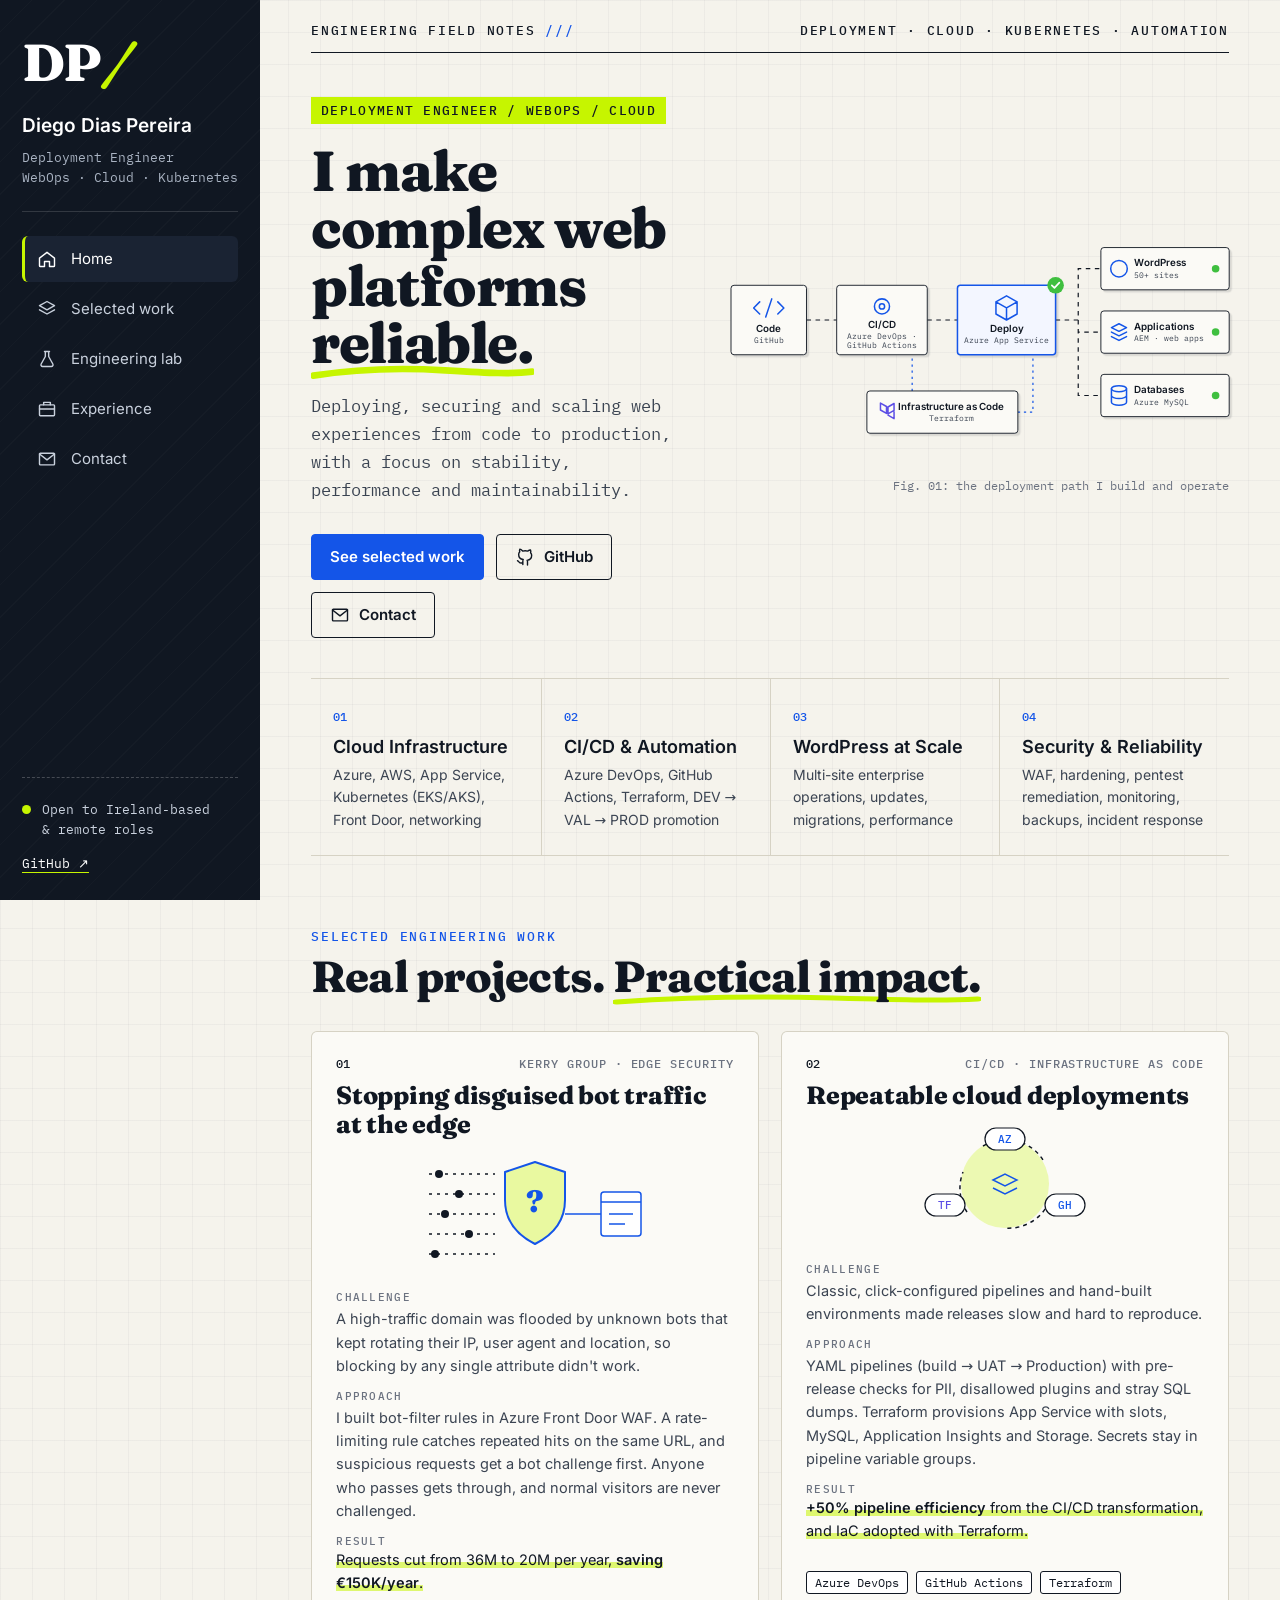
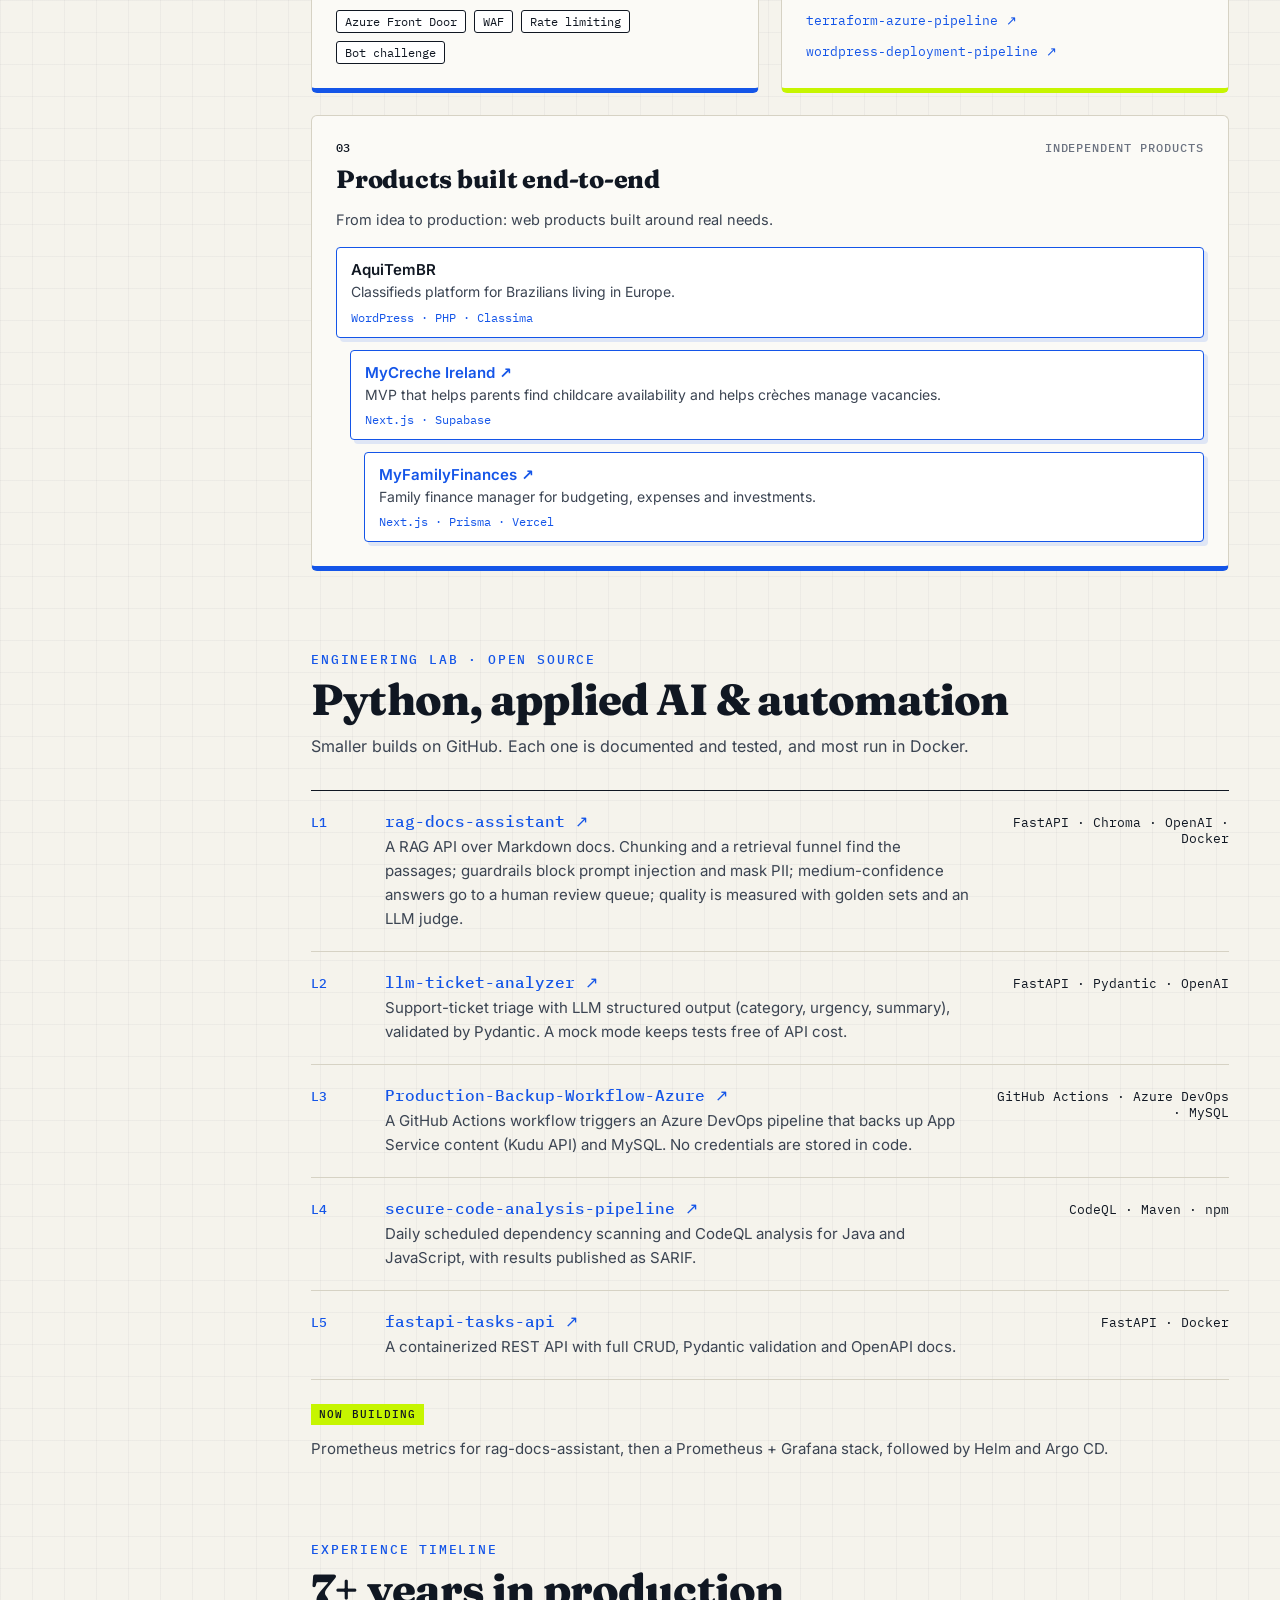
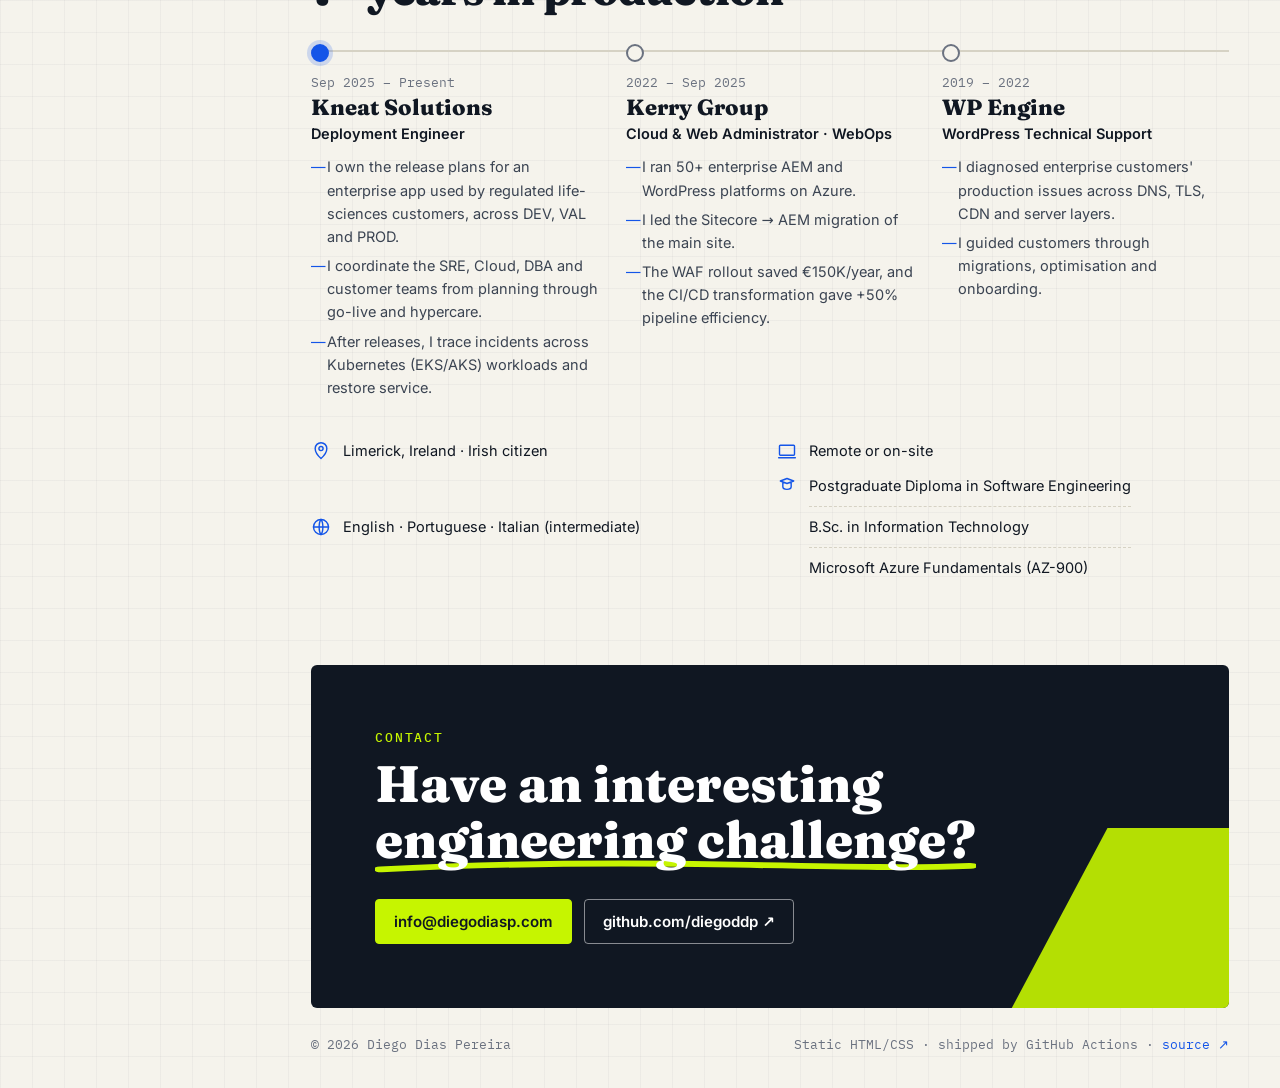
==== commit 7d14d1d5: "SEO and performance pass - Richer title/description, robots meta, Open Graph/Twitter with 1200x630 s" ====
--- a/index.html
+++ b/index.html
@@ -3,19 +3,37 @@
 <head>
   <meta charset="UTF-8">
   <meta name="viewport" content="width=device-width, initial-scale=1">
-  <title>Diego Dias Pereira | Deployment Engineer · WebOps · Cloud</title>
-  <meta name="description" content="Deployment Engineer in Ireland. I deploy, secure and scale web platforms from code to production: Azure, Kubernetes, CI/CD, Terraform and enterprise WordPress.">
+  <title>Diego Dias Pereira | Deployment Engineer in Ireland · Azure, Kubernetes, CI/CD</title>
+  <meta name="description" content="Diego Dias Pereira is a Deployment Engineer in Limerick, Ireland, with 7+ years shipping enterprise software to production across Azure, Kubernetes (EKS/AKS), CI/CD, Terraform and WordPress at scale.">
+  <meta name="author" content="Diego Dias Pereira">
+  <meta name="robots" content="index, follow, max-image-preview:large">
   <link rel="canonical" href="https://diegodiasp.com/">
 
-  <meta property="og:type" content="website">
+  <meta property="og:type" content="profile">
+  <meta property="og:site_name" content="Diego Dias Pereira">
+  <meta property="og:locale" content="en_IE">
   <meta property="og:url" content="https://diegodiasp.com/">
   <meta property="og:title" content="Diego Dias Pereira | Deployment Engineer">
-  <meta property="og:description" content="I make complex web platforms reliable. Azure, Kubernetes, CI/CD, Terraform and enterprise WordPress.">
-  <meta name="twitter:card" content="summary">
+  <meta property="og:description" content="I make complex web platforms reliable. 7+ years shipping enterprise software across Azure, Kubernetes, CI/CD and Terraform.">
+  <meta property="og:image" content="https://diegodiasp.com/assets/og-image.png">
+  <meta property="og:image:width" content="1200">
+  <meta property="og:image:height" content="630">
+  <meta property="og:image:alt" content="Diego Dias Pereira, Deployment Engineer: I make complex web platforms reliable.">
+  <meta property="profile:first_name" content="Diego">
+  <meta property="profile:last_name" content="Dias Pereira">
+  <meta name="twitter:card" content="summary_large_image">
+  <meta name="twitter:title" content="Diego Dias Pereira | Deployment Engineer">
+  <meta name="twitter:description" content="I make complex web platforms reliable. Azure, Kubernetes, CI/CD, Terraform.">
+  <meta name="twitter:image" content="https://diegodiasp.com/assets/og-image.png">
   <meta name="theme-color" content="#101722">
 
-  <link rel="icon" href="assets/favicon.svg" type="image/svg+xml">
+  <link rel="icon" href="/favicon.ico" sizes="32x32">
+  <link rel="icon" href="/assets/favicon.svg" type="image/svg+xml">
+  <link rel="apple-touch-icon" href="/assets/apple-touch-icon.png">
+  <link rel="manifest" href="/site.webmanifest">
+
   <link rel="preload" href="assets/fonts/fraunces-latin-800-normal.woff2" as="font" type="font/woff2" crossorigin>
+  <link rel="preload" href="assets/fonts/inter-latin-400-normal.woff2" as="font" type="font/woff2" crossorigin>
   <link rel="preload" href="assets/fonts/ibm-plex-mono-latin-400-normal.woff2" as="font" type="font/woff2" crossorigin>
   <link rel="stylesheet" href="assets/style.css">
   <script src="assets/main.js" defer></script>
@@ -23,12 +41,37 @@
   <script type="application/ld+json">
   {
     "@context": "https://schema.org",
-    "@type": "Person",
-    "name": "Diego Dias Pereira",
-    "jobTitle": "Deployment Engineer",
-    "address": { "@type": "PostalAddress", "addressLocality": "Limerick", "addressCountry": "IE" },
-    "url": "https://diegodiasp.com/",
-    "sameAs": ["https://github.com/diegoddp"]
+    "@graph": [
+      {
+        "@type": "ProfilePage",
+        "@id": "https://diegodiasp.com/#page",
+        "url": "https://diegodiasp.com/",
+        "name": "Diego Dias Pereira | Deployment Engineer",
+        "inLanguage": "en",
+        "dateModified": "2026-11-02",
+        "mainEntity": { "@id": "https://diegodiasp.com/#person" }
+      },
+      {
+        "@type": "Person",
+        "@id": "https://diegodiasp.com/#person",
+        "name": "Diego Dias Pereira",
+        "jobTitle": "Deployment Engineer",
+        "url": "https://diegodiasp.com/",
+        "email": "mailto:info@diegodiasp.com",
+        "image": "https://diegodiasp.com/assets/og-image.png",
+        "worksFor": { "@type": "Organization", "name": "Kneat Solutions" },
+        "address": { "@type": "PostalAddress", "addressLocality": "Limerick", "addressCountry": "IE" },
+        "nationality": { "@type": "Country", "name": "Ireland" },
+        "alumniOf": [
+          { "@type": "CollegeOrUniversity", "name": "Universidade Cruzeiro do Sul" },
+          { "@type": "CollegeOrUniversity", "name": "FATEC São Paulo" }
+        ],
+        "hasCredential": { "@type": "EducationalOccupationalCredential", "name": "Microsoft Azure Fundamentals (AZ-900)" },
+        "knowsLanguage": ["en", "pt", "it"],
+        "knowsAbout": ["Deployment engineering", "Release management", "Microsoft Azure", "AWS", "Kubernetes", "Amazon EKS", "Azure Kubernetes Service", "CI/CD", "Azure DevOps", "GitHub Actions", "Terraform", "Infrastructure as Code", "WordPress", "Adobe Experience Manager", "Web Application Firewall", "Azure Front Door", "Prometheus", "Grafana", "Python", "FastAPI", "Retrieval-augmented generation"],
+        "sameAs": ["https://github.com/diegoddp"]
+      }
+    ]
   }
   </script>
 </head>
@@ -38,7 +81,7 @@
   <!-- ============ SIDEBAR ============ -->
   <header class="sidebar">
     <div class="sidebar-top">
-      <a class="logo" href="#home" aria-label="Diego Dias Pereira, home">DP<span aria-hidden="true">/</span></a>
+      <a class="logo" href="#home" aria-label="DP, Diego Dias Pereira, home">DP<span aria-hidden="true">/</span></a>
       <button class="menu-toggle" type="button" aria-expanded="false" aria-controls="site-nav">
         <span class="sr-only">Menu</span>
         <svg viewBox="0 0 24 24" aria-hidden="true"><path d="M3 7h18M3 12h18M3 17h18"/></svg>
@@ -187,25 +230,26 @@
     </section>
 
     <!-- ============ CAPABILITIES ============ -->
-    <section class="capabilities" aria-label="Engineering capabilities">
+    <section class="capabilities" aria-labelledby="cap-title">
+      <h2 id="cap-title" class="sr-only">Engineering capabilities</h2>
       <article>
         <span class="num">01</span>
-        <h2>Cloud Infrastructure</h2>
+        <h3>Cloud Infrastructure</h3>
         <p>Azure, AWS, App Service, Kubernetes (EKS/AKS), Front Door, networking</p>
       </article>
       <article>
         <span class="num">02</span>
-        <h2>CI/CD &amp; Automation</h2>
+        <h3>CI/CD &amp; Automation</h3>
         <p>Azure DevOps, GitHub Actions, Terraform, DEV → VAL → PROD promotion</p>
       </article>
       <article>
         <span class="num">03</span>
-        <h2>WordPress at Scale</h2>
+        <h3>WordPress at Scale</h3>
         <p>Multi-site enterprise operations, updates, migrations, performance</p>
       </article>
       <article>
         <span class="num">04</span>
-        <h2>Security &amp; Reliability</h2>
+        <h3>Security &amp; Reliability</h3>
         <p>WAF, hardening, pentest remediation, monitoring, backups, incident response</p>
       </article>
     </section>
@@ -428,7 +472,7 @@
 
     <footer class="footer mono">
       <span>© 2026 Diego Dias Pereira</span>
-      <span>Static HTML/CSS · shipped by GitHub Actions · <a href="https://github.com/diegoddp/diegodiasp.com" target="_blank" rel="noopener">source ↗</a></span>
+      <span>Static HTML/CSS · shipped by GitHub Actions · <a href="https://github.com/diegoddp/diegodiasp" target="_blank" rel="noopener">source ↗</a></span>
     </footer>
   </main>
 </body>
--- a/assets/style.css
+++ b/assets/style.css
@@ -1,5 +1,4 @@
 /* ============ Fonts (self-hosted) ============ */
-@font-face { font-family: "Fraunces"; font-weight: 600; font-display: swap; src: url("fonts/fraunces-latin-600-normal.woff2") format("woff2"); }
 @font-face { font-family: "Fraunces"; font-weight: 800; font-display: swap; src: url("fonts/fraunces-latin-800-normal.woff2") format("woff2"); }
 @font-face { font-family: "Inter"; font-weight: 400; font-display: swap; src: url("fonts/inter-latin-400-normal.woff2") format("woff2"); }
 @font-face { font-family: "Inter"; font-weight: 600; font-display: swap; src: url("fonts/inter-latin-600-normal.woff2") format("woff2"); }
@@ -183,7 +182,7 @@
 .capabilities article { padding: 24px 22px; }
 .capabilities article + article { border-left: 1px solid var(--rule); }
 .capabilities .num { font: 500 12px var(--mono); color: var(--blue); }
-.capabilities h2 { font: 600 18px/1.3 var(--sans); margin: 6px 0 6px; }
+.capabilities h3 { font: 600 18px/1.3 var(--sans); margin: 6px 0 6px; }
 .capabilities p { font-size: 14px; color: var(--ink-2); }
 
 /* ============ Sections ============ */
@@ -230,7 +229,8 @@
 
 .chips { display: flex; flex-wrap: wrap; gap: 8px; margin-top: auto; }
 .chips li { font: 12px var(--mono); border: 1px solid var(--ink); border-radius: 3px; padding: 3px 8px; background: #fff; }
-.case-links { display: flex; flex-direction: column; gap: 4px; margin-top: 14px; font: 13px var(--mono); }
+.case-links { display: flex; flex-direction: column; gap: 6px; margin-top: 14px; font: 13px var(--mono); }
+.case-links a { display: inline-block; padding: 4px 0; min-height: 24px; }
 
 .case-intro { color: var(--ink-2); font-size: 14.5px; margin-bottom: 16px; }
 .products li { border: 1px solid var(--blue); border-radius: 4px; padding: 12px 14px; background: #fff; box-shadow: 4px 4px 0 rgba(20,85,232,.12); }
@@ -296,6 +296,10 @@
   display: flex; justify-content: space-between; gap: 12px; flex-wrap: wrap;
   padding: 26px 0 34px; font-size: 12.5px; color: var(--muted);
 }
+
+/* 404 page */
+.page-404 main { margin-left: 0; }
+.page-404 .hero { display: block; }
 
 /* ============ Responsive ============ */
 @media (max-width: 1280px) {
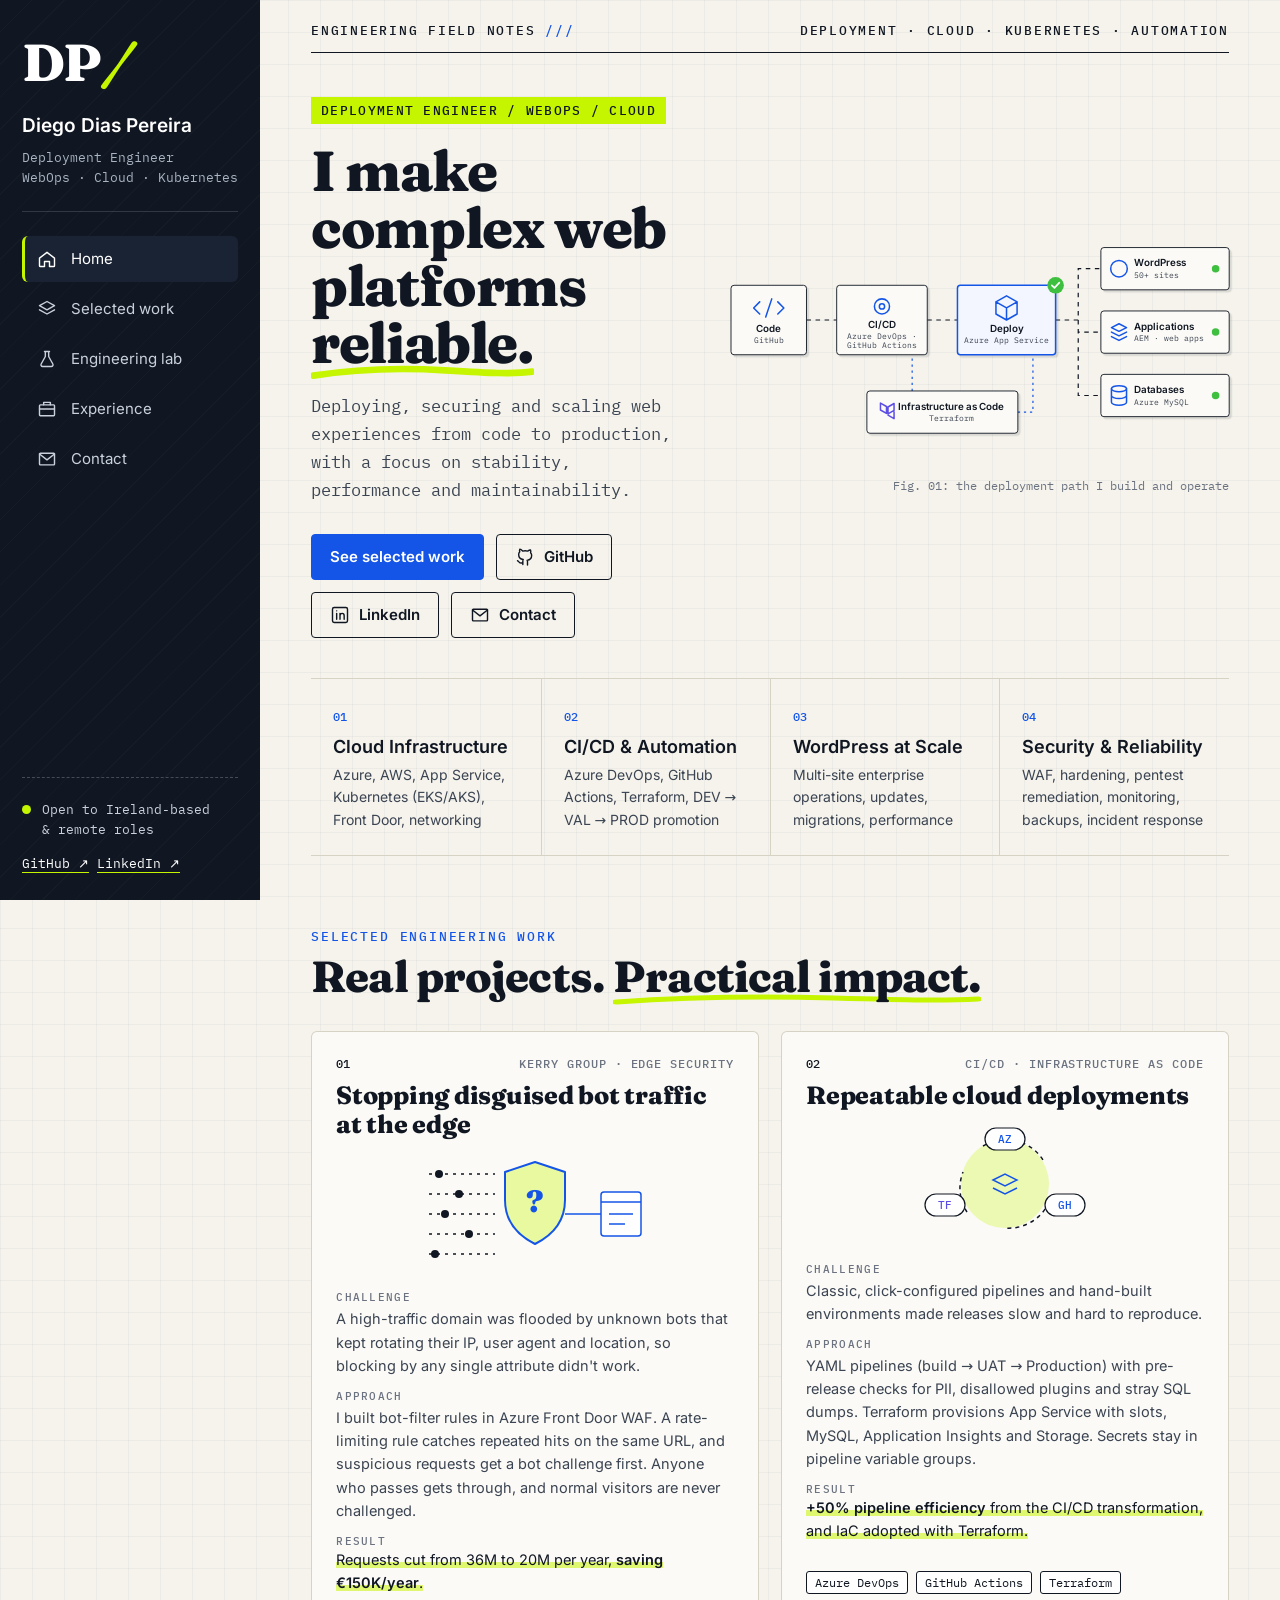
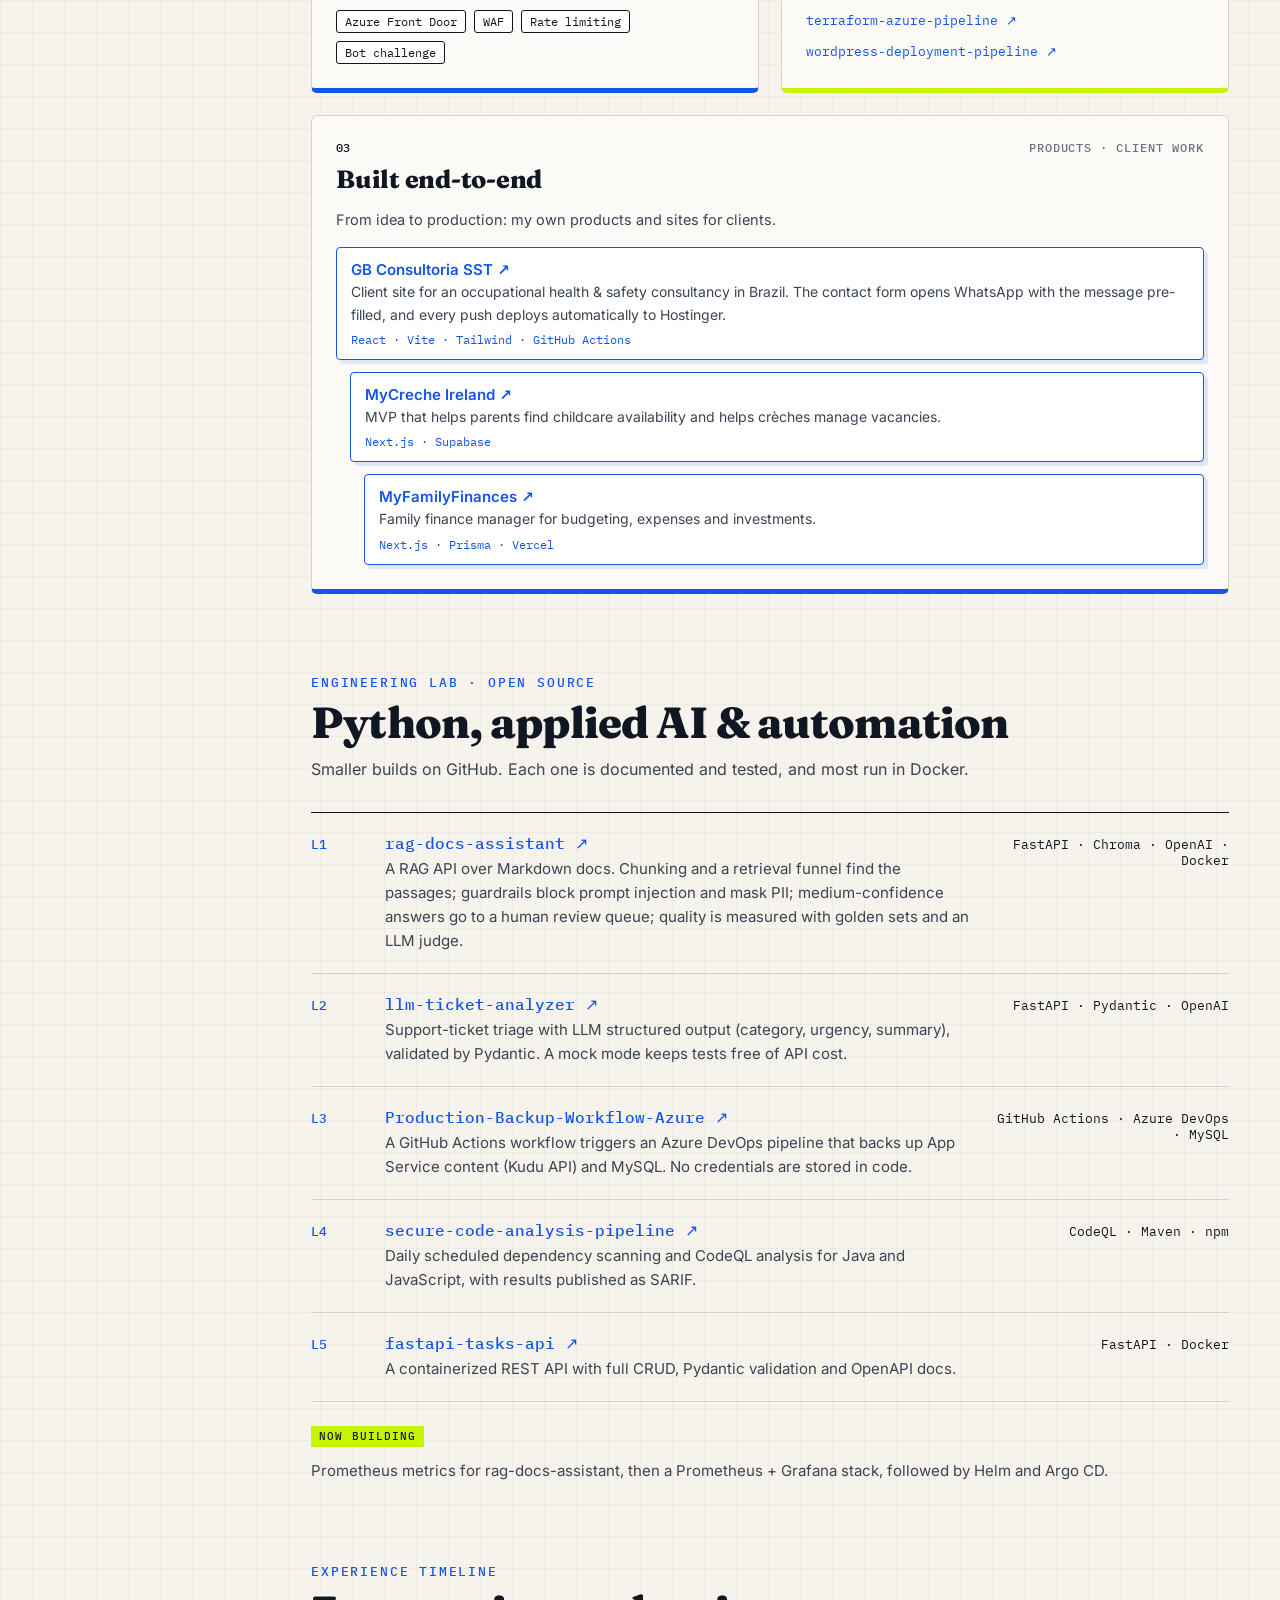
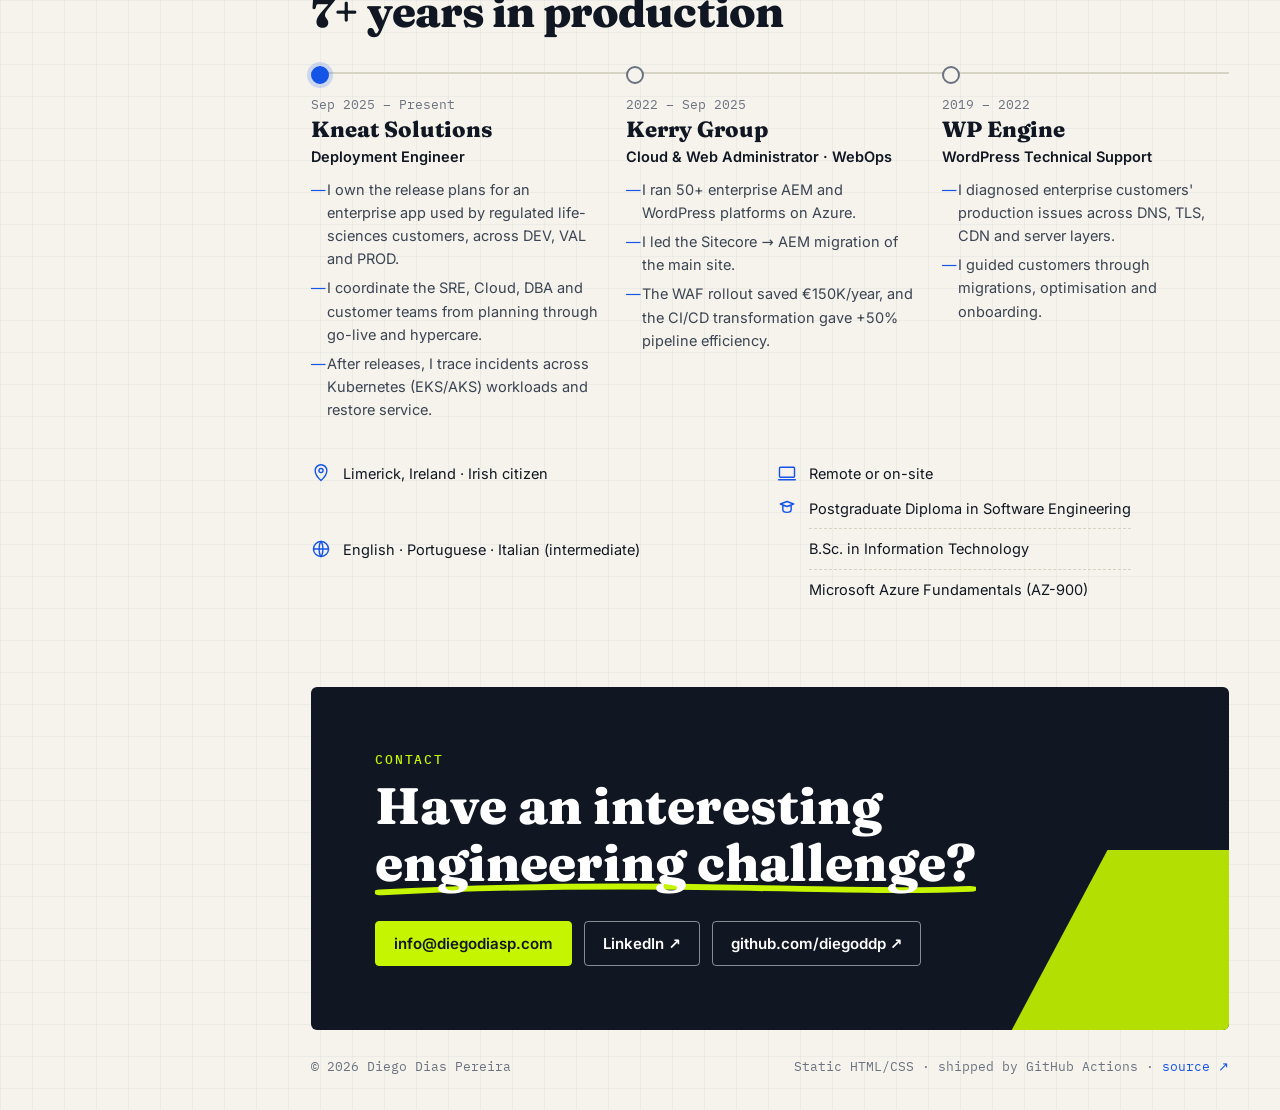
==== commit e662ecd6: "Add LinkedIn links; replace AquiTemBR with GB Consultoria SST Co-Authored-By: Claude Opus 5.5 <norep" ====
--- a/index.html
+++ b/index.html
@@ -69,7 +69,7 @@
         "hasCredential": { "@type": "EducationalOccupationalCredential", "name": "Microsoft Azure Fundamentals (AZ-900)" },
         "knowsLanguage": ["en", "pt", "it"],
         "knowsAbout": ["Deployment engineering", "Release management", "Microsoft Azure", "AWS", "Kubernetes", "Amazon EKS", "Azure Kubernetes Service", "CI/CD", "Azure DevOps", "GitHub Actions", "Terraform", "Infrastructure as Code", "WordPress", "Adobe Experience Manager", "Web Application Firewall", "Azure Front Door", "Prometheus", "Grafana", "Python", "FastAPI", "Retrieval-augmented generation"],
-        "sameAs": ["https://github.com/diegoddp"]
+        "sameAs": ["https://github.com/diegoddp", "https://www.linkedin.com/in/diegodiasp/"]
       }
     ]
   }
@@ -113,7 +113,7 @@
         <p class="status"><span class="dot" aria-hidden="true"></span>Open to Ireland-based<br>&amp; remote roles</p>
         <p class="social">
           <a href="https://github.com/diegoddp" target="_blank" rel="noopener">GitHub ↗</a>
-          <!-- TODO: add LinkedIn once the URL is confirmed -->
+          <a href="https://www.linkedin.com/in/diegodiasp/" target="_blank" rel="noopener">LinkedIn ↗</a>
         </p>
       </div>
     </div>
@@ -140,9 +140,11 @@
           <a class="btn" href="https://github.com/diegoddp" target="_blank" rel="noopener">
             <svg viewBox="0 0 24 24" aria-hidden="true"><path d="M9 19c-4 1.5-4-2-6-2.5m12 5v-3.5c0-1 .1-1.4-.5-2 2.8-.3 5.5-1.4 5.5-6a4.6 4.6 0 0 0-1.3-3.2 4.2 4.2 0 0 0-.1-3.2s-1-.3-3.4 1.3a11.6 11.6 0 0 0-6 0C6.8 2.3 5.8 2.6 5.8 2.6a4.2 4.2 0 0 0-.1 3.2A4.6 4.6 0 0 0 4.4 9c0 4.6 2.7 5.7 5.5 6-.6.6-.6 1.2-.5 2V21"/></svg>
             GitHub</a>
-          <!-- TODO: uncomment when ready
+          <a class="btn" href="https://www.linkedin.com/in/diegodiasp/" target="_blank" rel="noopener">
+            <svg viewBox="0 0 24 24" aria-hidden="true"><rect x="3" y="3" width="18" height="18" rx="2"/><path d="M8 10v7M8 7v.01M12 17v-7M12 13c0-1.7 1.1-3 2.7-3S17 11 17 13v4"/></svg>
+            LinkedIn</a>
+          <!-- TODO: uncomment when the CV PDF is in assets/
           <a class="btn" href="assets/Diego_Pereira_CV.pdf" download>Download CV</a>
-          <a class="btn" href="https://www.linkedin.com/in/YOUR-PROFILE" target="_blank" rel="noopener">LinkedIn</a>
           -->
           <a class="btn" href="#contact">
             <svg viewBox="0 0 24 24" aria-hidden="true"><rect x="3" y="5" width="18" height="14" rx="1"/><path d="M3 6l9 7 9-7"/></svg>
@@ -328,15 +330,15 @@
         <article class="case accent-blue">
           <div class="case-head">
             <span class="num">03</span>
-            <span class="cat">Independent products</span>
-          </div>
-          <h3>Products built end-to-end</h3>
-          <p class="case-intro">From idea to production: web products built around real needs.</p>
+            <span class="cat">Products · client work</span>
+          </div>
+          <h3>Built end-to-end</h3>
+          <p class="case-intro">From idea to production: my own products and sites for clients.</p>
           <ul class="products">
             <li>
-              <p class="p-name">AquiTemBR</p>
-              <p>Classifieds platform for Brazilians living in Europe.</p>
-              <p class="p-stack">WordPress · PHP · Classima</p>
+              <p class="p-name"><a href="https://gbconsultoriasst.com.br/" target="_blank" rel="noopener">GB Consultoria SST ↗</a></p>
+              <p>Client site for an occupational health &amp; safety consultancy in Brazil. The contact form opens WhatsApp with the message pre-filled, and every push deploys automatically to Hostinger.</p>
+              <p class="p-stack">React · Vite · Tailwind · GitHub Actions</p>
             </li>
             <li>
               <p class="p-name"><a href="https://mycreche.ie" target="_blank" rel="noopener">MyCreche Ireland ↗</a></p>
@@ -466,6 +468,7 @@
       <h2>Have an interesting <span class="squiggle">engineering challenge?</span></h2>
       <div class="actions">
         <a class="btn btn-lime" href="mailto:info@diegodiasp.com">info@diegodiasp.com</a>
+        <a class="btn btn-ghost" href="https://www.linkedin.com/in/diegodiasp/" target="_blank" rel="noopener">LinkedIn ↗</a>
         <a class="btn btn-ghost" href="https://github.com/diegoddp" target="_blank" rel="noopener">github.com/diegoddp ↗</a>
       </div>
     </section>
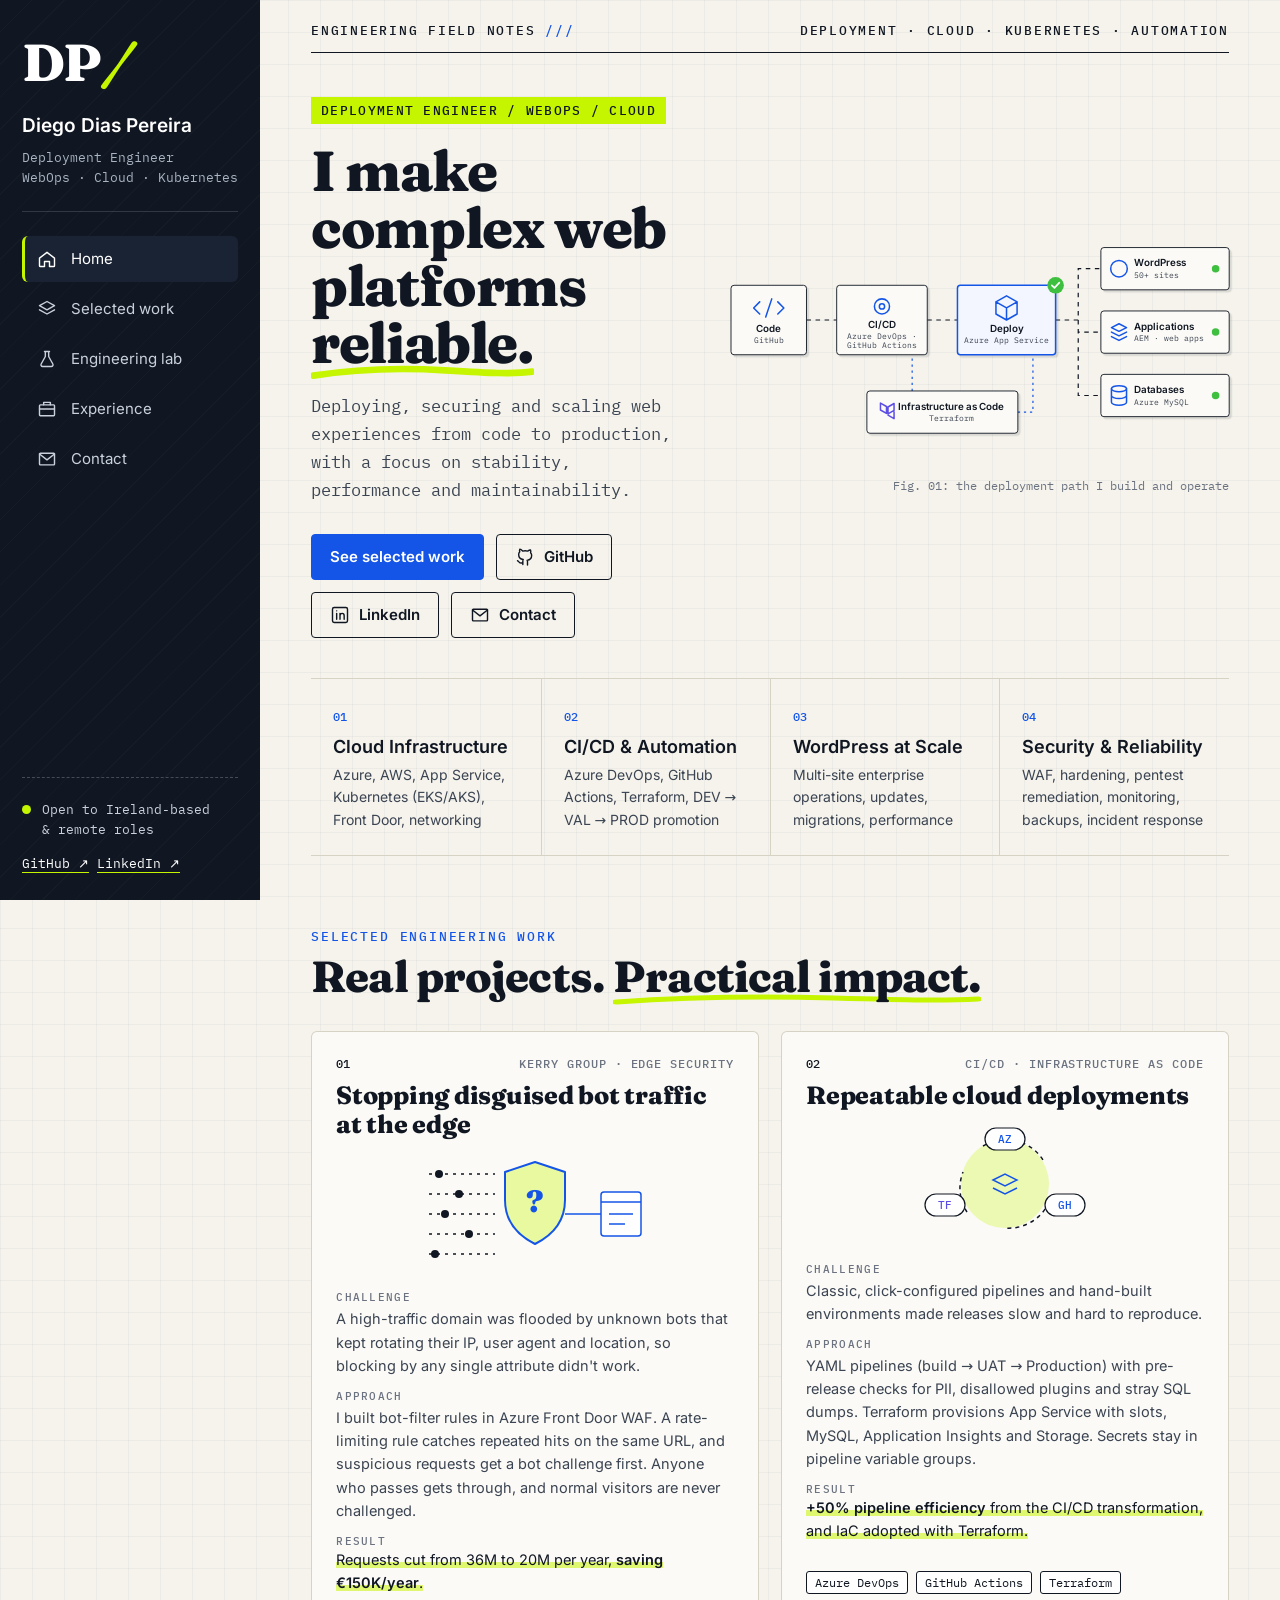
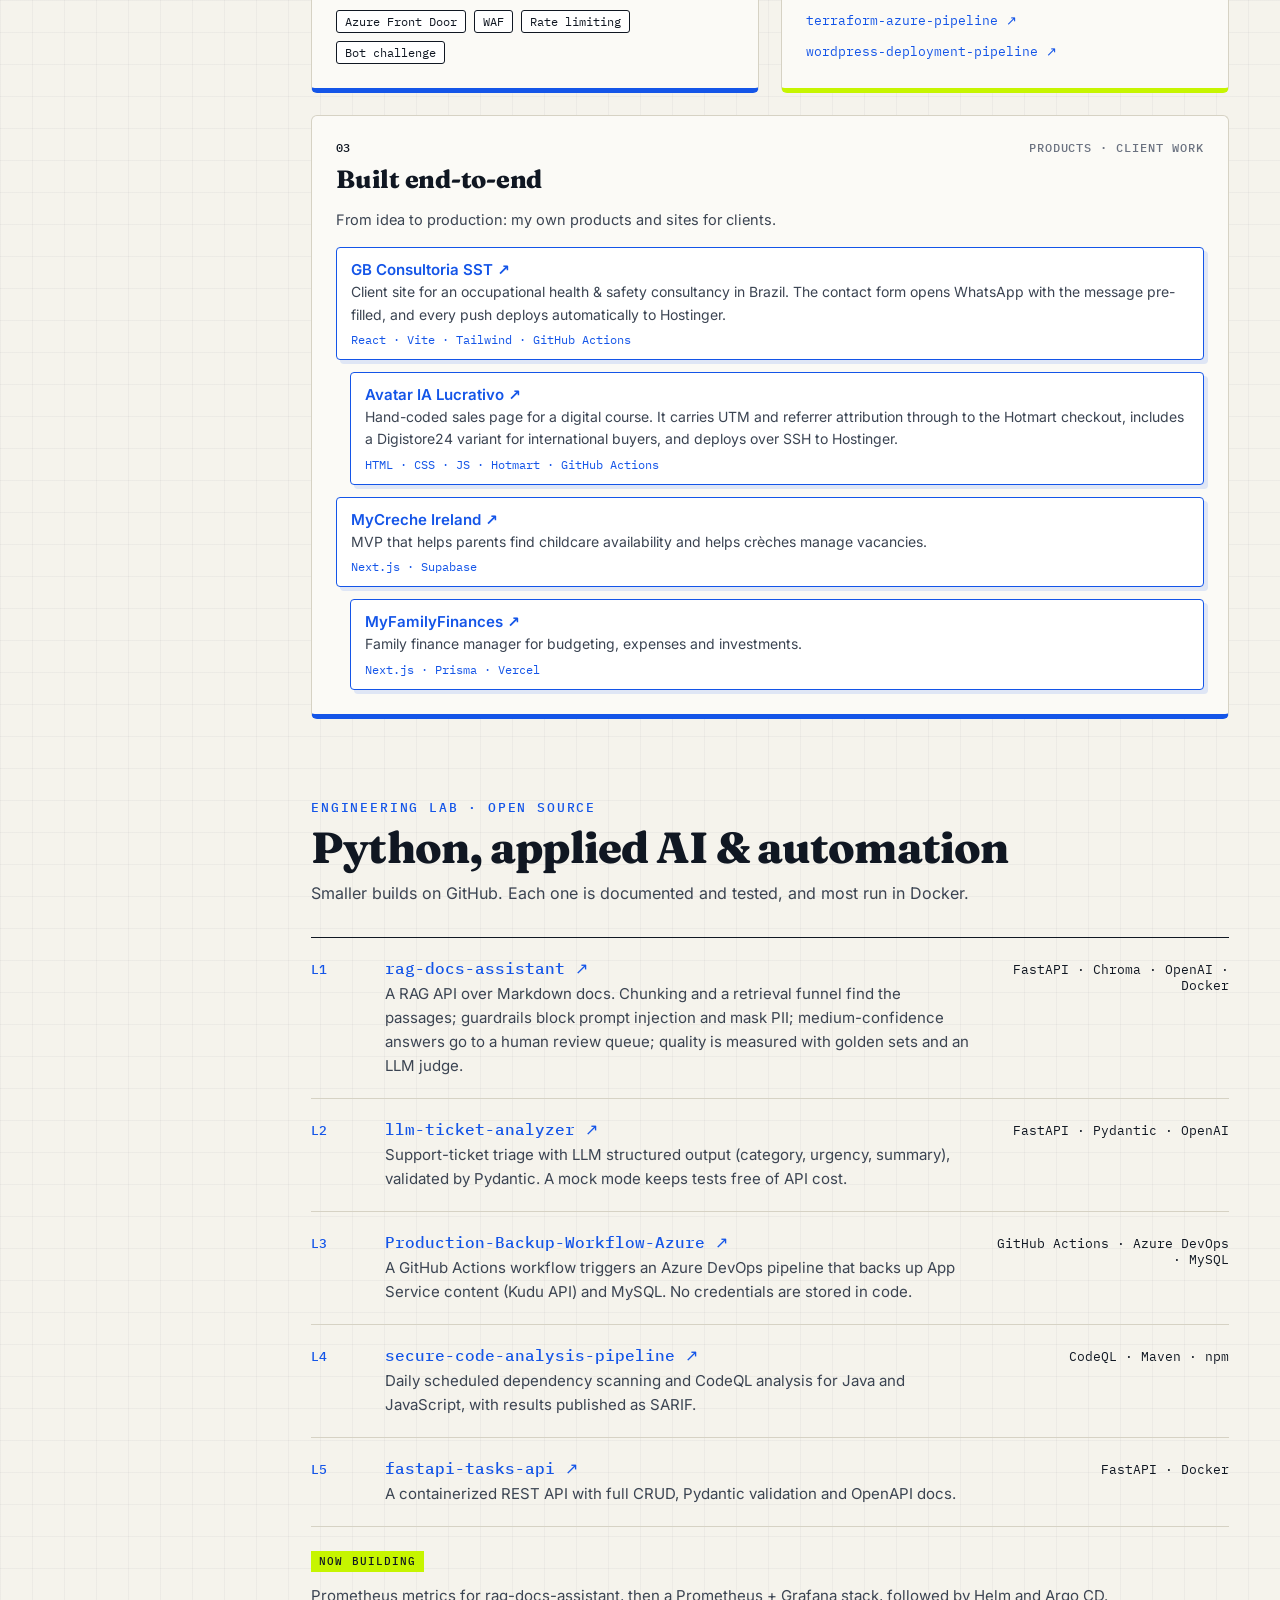
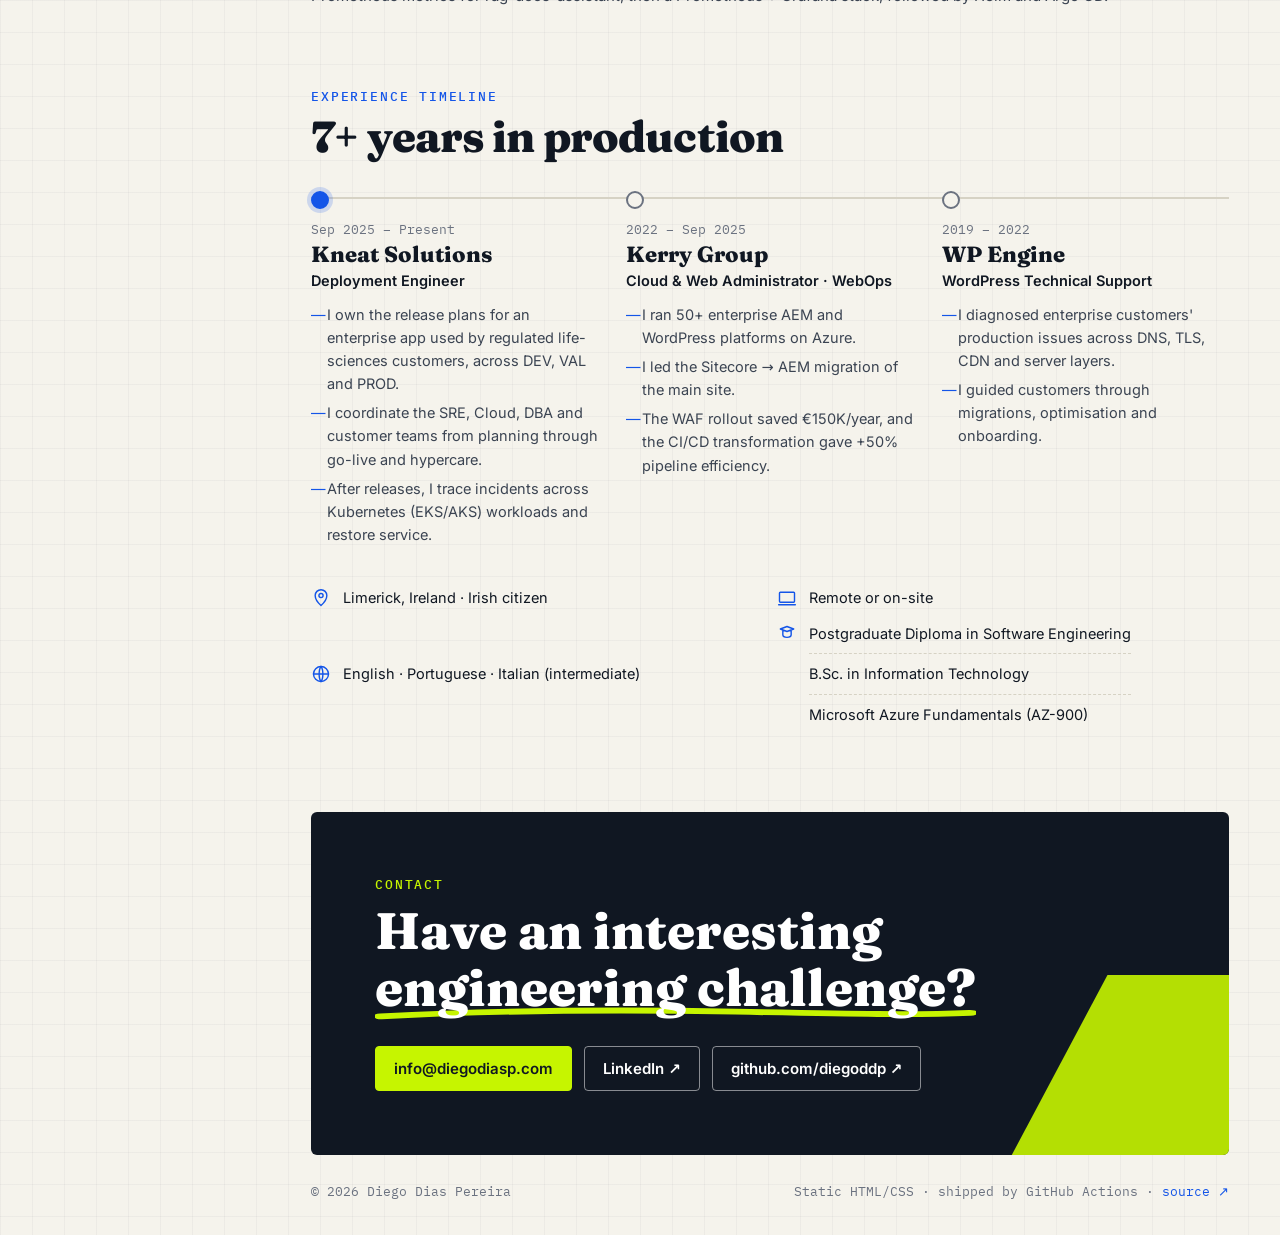
==== commit 39310e42: "Add Avatar IA Lucrativo sales page to Built end-to-end Co-Authored-By: Claude Opus 5.5 <noreply@anth" ====
--- a/index.html
+++ b/index.html
@@ -341,6 +341,11 @@
               <p class="p-stack">React · Vite · Tailwind · GitHub Actions</p>
             </li>
             <li>
+              <p class="p-name"><a href="https://clickndiscover.com/avatar-ia-lucrativo/" target="_blank" rel="noopener">Avatar IA Lucrativo ↗</a></p>
+              <p>Hand-coded sales page for a digital course. It carries UTM and referrer attribution through to the Hotmart checkout, includes a Digistore24 variant for international buyers, and deploys over SSH to Hostinger.</p>
+              <p class="p-stack">HTML · CSS · JS · Hotmart · GitHub Actions</p>
+            </li>
+            <li>
               <p class="p-name"><a href="https://mycreche.ie" target="_blank" rel="noopener">MyCreche Ireland ↗</a></p>
               <p>MVP that helps parents find childcare availability and helps crèches manage vacancies.</p>
               <p class="p-stack">Next.js · Supabase</p>
--- a/assets/style.css
+++ b/assets/style.css
@@ -235,8 +235,7 @@
 .case-intro { color: var(--ink-2); font-size: 14.5px; margin-bottom: 16px; }
 .products li { border: 1px solid var(--blue); border-radius: 4px; padding: 12px 14px; background: #fff; box-shadow: 4px 4px 0 rgba(20,85,232,.12); }
 .products li + li { margin-top: 12px; }
-.products li:nth-child(2) { margin-left: 14px; }
-.products li:nth-child(3) { margin-left: 28px; }
+.products li:nth-child(even) { margin-left: 14px; }
 .products p { font-size: 14px; color: var(--ink-2); }
 .products .p-name { font: 600 15px var(--sans); color: var(--ink); margin-bottom: 2px; }
 .products .p-stack { font: 12px var(--mono); color: var(--blue); margin-top: 6px; }
